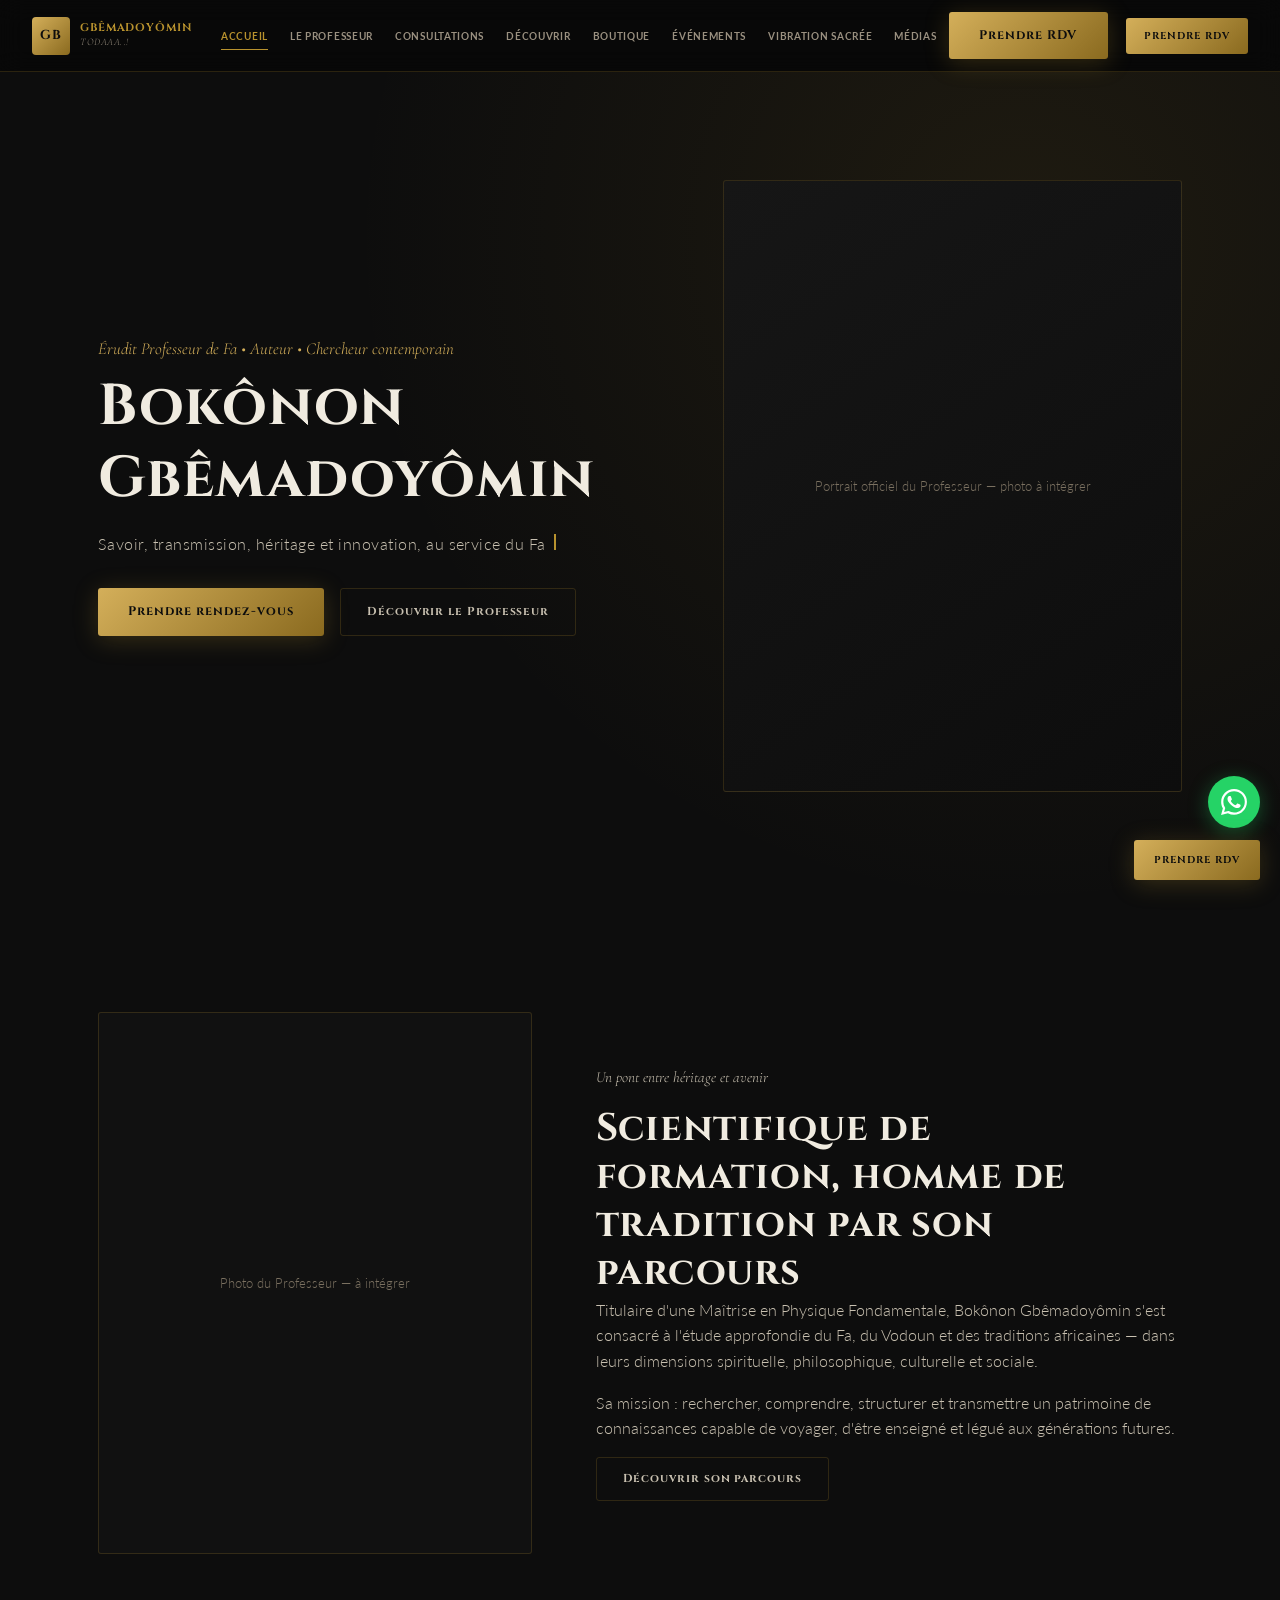
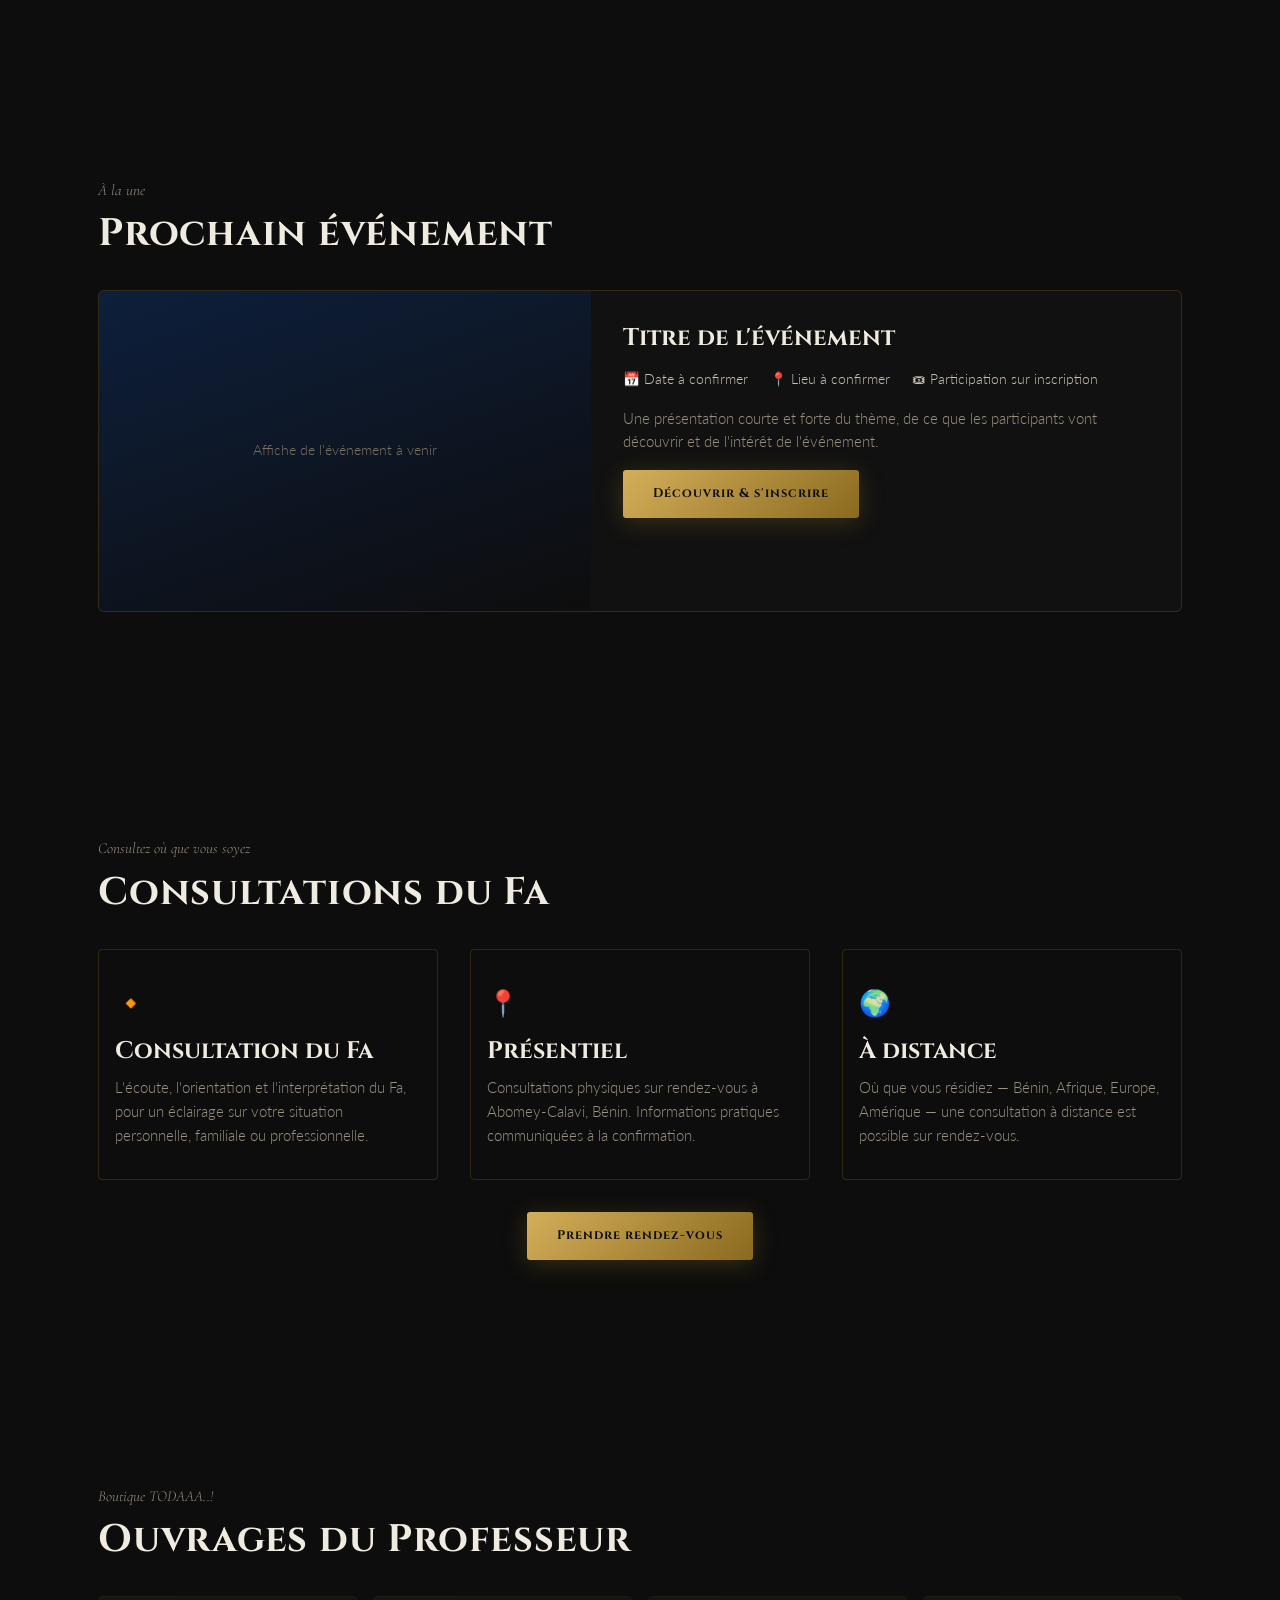
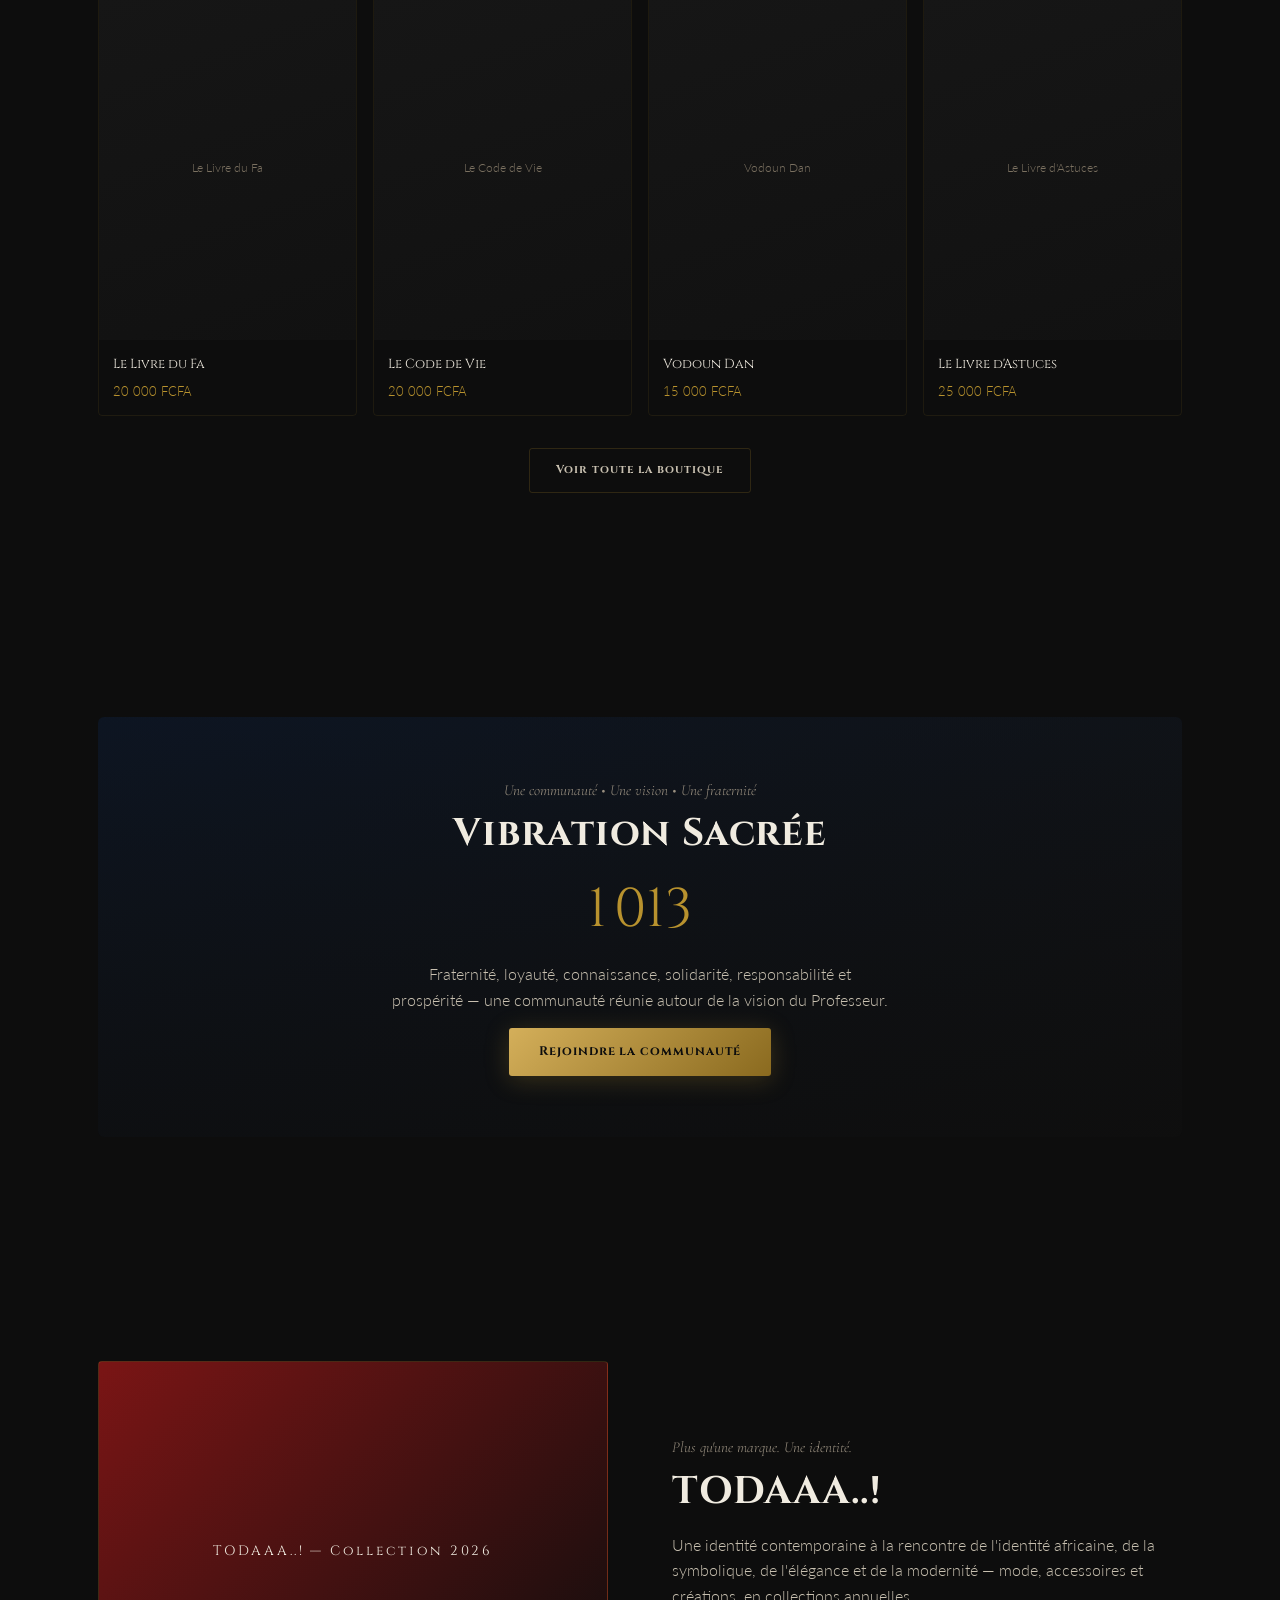
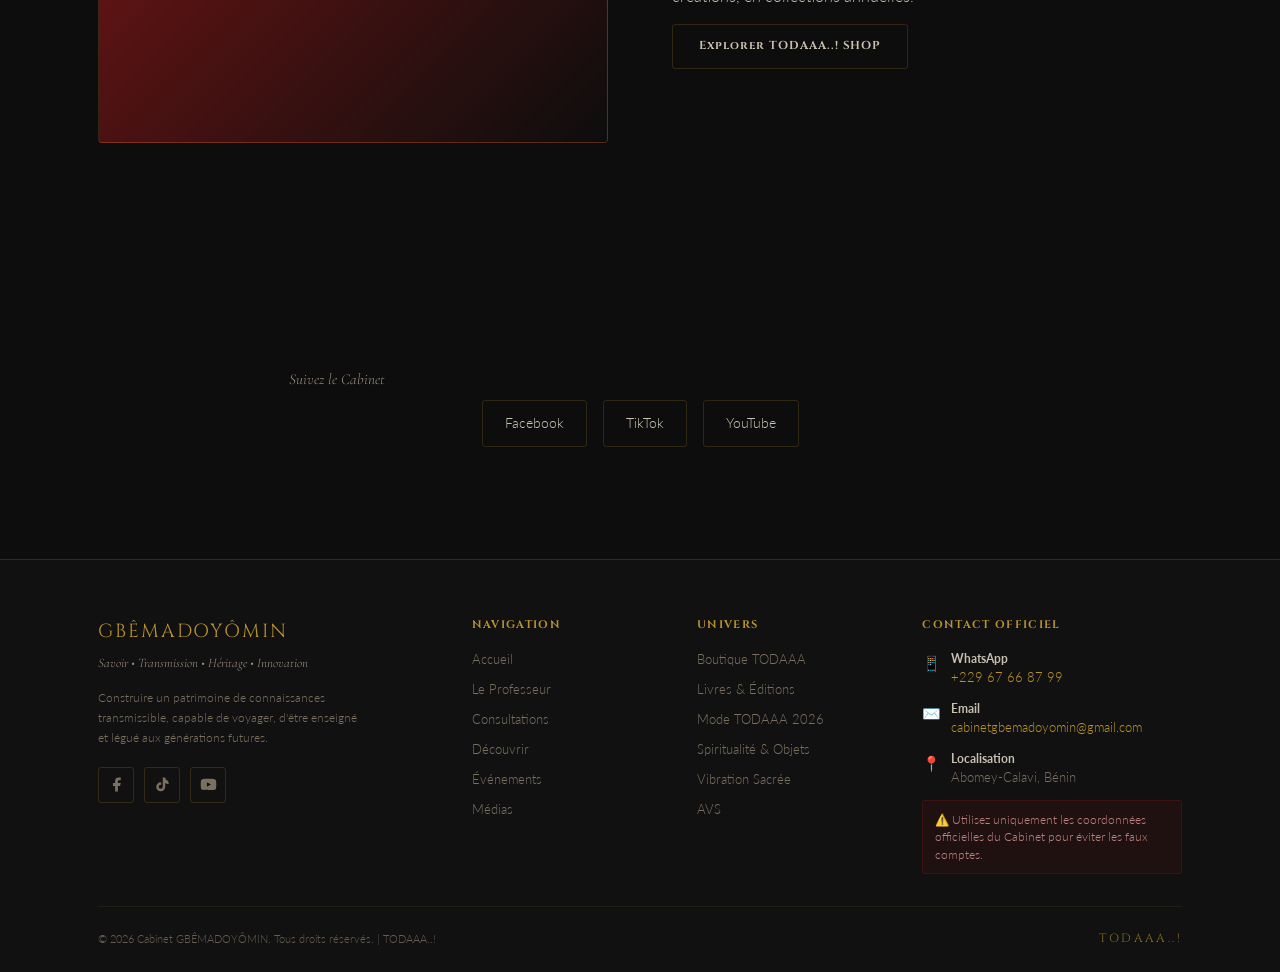
==== index.html @ 1e936d18 "Add files via upload" ====
<!DOCTYPE html>
<html lang="fr">
<head>
<meta charset="UTF-8">
<meta name="viewport" content="width=device-width, initial-scale=1.0">
<title>Cabinet Gbêmadoyômin — Bokônon Gbêmadoyômin | Fa, Vodoun & Traditions</title>
<meta name="description" content="Cabinet Gbêmadoyômin — consultations du Fa, enseignements, ouvrages, boutique TODAAA..! et communauté Vibration Sacrée, avec le Professeur Gbêmadoyômin.">

<link rel="stylesheet" href="global.css">
<link rel="stylesheet" href="nav.css">
<link rel="stylesheet" href="footer.css">
<link rel="stylesheet" href="animations.css">
<link rel="stylesheet" href="accueil.css">
</head>
<body data-page="accueil">

<div class="loader" aria-hidden="true">
  <span class="loader-marque">TODAAA..!</span>
</div>

<div id="nav-placeholder"></div>

<!-- HERO -->
<header class="hero">
  <div class="conteneur hero-grille">
    <div class="hero-contenu">
      <p class="hero-eyebrow">Érudit Professeur de Fa • Auteur • Chercheur contemporain</p>
      <h1 class="hero-titre">Bokônon Gbêmadoyômin</h1>
      <p class="hero-soustitre" data-typewriter data-vitesse="35">Savoir, transmission, héritage et innovation, au service du Fa et des traditions africaines.</p>
      <div class="hero-actions">
        <a class="btn-or" href="https://wa.me/22967668799?text=Bonjour%2C%20je%20souhaite%20prendre%20rendez-vous.">Prendre rendez-vous</a>
        <a class="btn-contour" href="le-professeur.html">Découvrir le Professeur</a>
      </div>
    </div>
    <div class="hero-portrait">Portrait officiel du Professeur — photo à intégrer</div>
  </div>
</header>

<!-- PRÉSENTATION RAPIDE -->
<section class="presentation">
  <div class="conteneur presentation-grille">
    <div class="presentation-photo reveal">Photo du Professeur — à intégrer</div>
    <div class="presentation-texte reveal">
      <p class="eyebrow">Un pont entre héritage et avenir</p>
      <h2>Scientifique de formation, homme de tradition par son parcours</h2>
      <p>Titulaire d'une Maîtrise en Physique Fondamentale, Bokônon Gbêmadoyômin s'est consacré à l'étude approfondie du Fa, du Vodoun et des traditions africaines — dans leurs dimensions spirituelle, philosophique, culturelle et sociale.</p>
      <p>Sa mission : rechercher, comprendre, structurer et transmettre un patrimoine de connaissances capable de voyager, d'être enseigné et légué aux générations futures.</p>
      <a class="btn-contour" href="le-professeur.html">Découvrir son parcours</a>
    </div>
  </div>
</section>

<!-- PROCHAIN ÉVÉNEMENT -->
<section class="prochain-evenement">
  <div class="conteneur">
    <p class="eyebrow reveal">À la une</p>
    <h2 class="reveal" style="margin-bottom: var(--espace-md);">Prochain événement</h2>
    <div class="evenement-bloc reveal">
      <div class="evenement-affiche">Affiche de l'événement à venir</div>
      <div class="evenement-details">
        <h3>Titre de l'événement</h3>
        <div class="evenement-meta">
          <span>📅 Date à confirmer</span>
          <span>📍 Lieu à confirmer</span>
          <span>🎟 Participation sur inscription</span>
        </div>
        <p style="color: var(--text-muted); font-size: 0.92rem; margin-bottom: var(--espace-sm);">Une présentation courte et forte du thème, de ce que les participants vont découvrir et de l'intérêt de l'événement.</p>
        <a class="btn-or" href="evenements.html">Découvrir & s'inscrire</a>
      </div>
    </div>
  </div>
</section>

<!-- CONSULTATIONS -->
<section class="consultations-apercu">
  <div class="conteneur">
    <p class="eyebrow reveal">Consultez où que vous soyez</p>
    <h2 class="reveal" style="margin-bottom: var(--espace-md);">Consultations du Fa</h2>
    <div class="cartes-3">
      <div class="carte-consultation reveal">
        <span class="glyphe">🔸</span>
        <h3>Consultation du Fa</h3>
        <p>L'écoute, l'orientation et l'interprétation du Fa, pour un éclairage sur votre situation personnelle, familiale ou professionnelle.</p>
      </div>
      <div class="carte-consultation reveal">
        <span class="glyphe">📍</span>
        <h3>Présentiel</h3>
        <p>Consultations physiques sur rendez-vous à Abomey-Calavi, Bénin. Informations pratiques communiquées à la confirmation.</p>
      </div>
      <div class="carte-consultation reveal">
        <span class="glyphe">🌍</span>
        <h3>À distance</h3>
        <p>Où que vous résidiez — Bénin, Afrique, Europe, Amérique — une consultation à distance est possible sur rendez-vous.</p>
      </div>
    </div>
    <div style="text-align:center; margin-top: var(--espace-md);">
      <a class="btn-or" href="consultations.html">Prendre rendez-vous</a>
    </div>
  </div>
</section>

<!-- BOUTIQUE APERÇU -->
<section class="boutique-apercu">
  <div class="conteneur">
    <p class="eyebrow reveal">Boutique TODAAA..!</p>
    <h2 class="reveal" style="margin-bottom: var(--espace-md);">Ouvrages du Professeur</h2>
    <div class="livres-grille">
      <div class="livre-carte reveal">
        <div class="livre-couverture">Le Livre du Fa</div>
        <div class="livre-infos"><div class="livre-titre">Le Livre du Fa</div><div class="livre-prix">20 000 FCFA</div></div>
      </div>
      <div class="livre-carte reveal">
        <div class="livre-couverture">Le Code de Vie</div>
        <div class="livre-infos"><div class="livre-titre">Le Code de Vie</div><div class="livre-prix">20 000 FCFA</div></div>
      </div>
      <div class="livre-carte reveal">
        <div class="livre-couverture">Vodoun Dan</div>
        <div class="livre-infos"><div class="livre-titre">Vodoun Dan</div><div class="livre-prix">15 000 FCFA</div></div>
      </div>
      <div class="livre-carte reveal">
        <div class="livre-couverture">Le Livre d'Astuces</div>
        <div class="livre-infos"><div class="livre-titre">Le Livre d'Astuces</div><div class="livre-prix">25 000 FCFA</div></div>
      </div>
    </div>
    <div style="text-align:center; margin-top: var(--espace-md);">
      <a class="btn-contour" href="boutique.html">Voir toute la boutique</a>
    </div>
  </div>
</section>

<!-- VIBRATION SACRÉE TEASER -->
<section class="vibration-apercu">
  <div class="conteneur">
    <div class="vibration-teaser parallax reveal" data-vitesse-parallax="0.15">
      <div class="vibration-teaser-contenu">
        <p class="eyebrow">Une communauté • Une vision • Une fraternité</p>
        <h2>Vibration Sacrée</h2>
        <span class="compteur-membres" data-compteur="2000" data-suffixe="+">0</span>
        <p style="color: var(--blanc-doux); margin-inline:auto;">Fraternité, loyauté, connaissance, solidarité, responsabilité et prospérité — une communauté réunie autour de la vision du Professeur.</p>
        <div style="margin-top: var(--espace-sm);">
          <a class="btn-or" href="vibration-sacree.html">Rejoindre la communauté</a>
        </div>
      </div>
    </div>
  </div>
</section>

<!-- TODAAA IDENTITÉ -->
<section class="todaaa-identite">
  <div class="conteneur todaaa-bloc">
    <div class="todaaa-bloc-visuel reveal">TODAAA..! — Collection 2026</div>
    <div class="reveal">
      <p class="eyebrow">Plus qu'une marque. Une identité.</p>
      <h2>TODAAA..!</h2>
      <p style="color: var(--blanc-doux); margin-block: var(--espace-sm);">Une identité contemporaine à la rencontre de l'identité africaine, de la symbolique, de l'élégance et de la modernité — mode, accessoires et créations, en collections annuelles.</p>
      <a class="btn-contour" href="boutique.html">Explorer TODAAA..! SHOP</a>
    </div>
  </div>
</section>

<!-- RÉSEAUX SOCIAUX -->
<section class="reseaux">
  <div class="conteneur">
    <p class="eyebrow reveal" style="text-align:center;">Suivez le Cabinet</p>
    <div class="reseaux-ligne reveal">
      <a class="reseau-lien" href="#" target="_blank" rel="noopener">Facebook</a>
      <a class="reseau-lien" href="#" target="_blank" rel="noopener">TikTok</a>
      <a class="reseau-lien" href="#" target="_blank" rel="noopener">YouTube</a>
    </div>
  </div>
</section>

<div id="footer-placeholder"></div>

<script src="components.js"></script>
<script src="animations.js"></script>
</body>
</html>
---- global.css ----
@import url('variables.css');

*, *::before, *::after { box-sizing: border-box; margin: 0; padding: 0; }

html { scroll-behavior: smooth; }

@media (prefers-reduced-motion: reduce) {
  html { scroll-behavior: auto; }
  *, *::before, *::after {
    animation-duration: 0.01ms !important;
    animation-iteration-count: 1 !important;
    transition-duration: 0.01ms !important;
    scroll-behavior: auto !important;
  }
}

body {
  background: var(--noir);
  color: var(--text-principal);
  font-family: var(--font-corps);
  font-weight: 300;
  line-height: 1.6;
  -webkit-font-smoothing: antialiased;
  overflow-x: hidden;
}

img { max-width: 100%; display: block; }

a { color: inherit; text-decoration: none; }

ul, ol { list-style: none; }

button {
  font: inherit;
  color: inherit;
  background: none;
  border: none;
  cursor: pointer;
}

h1, h2, h3, h4 {
  font-family: var(--font-titres);
  font-weight: 700;
  color: var(--blanc);
  line-height: 1.25;
}

h1 { font-size: clamp(2.2rem, 5vw, 3.6rem); letter-spacing: 0.02em; }
h2 { font-size: clamp(1.7rem, 3.4vw, 2.4rem); letter-spacing: 0.02em; }
h3 { font-size: clamp(1.2rem, 2vw, 1.5rem); }

.accent {
  font-family: var(--font-accent);
  font-style: italic;
  color: var(--or-clair);
}

p { max-width: var(--largeur-texte); }

/* Focus clavier visible partout */
:focus-visible {
  outline: 2px solid var(--or);
  outline-offset: 3px;
}

/* Conteneur central */
.conteneur {
  width: 100%;
  max-width: var(--largeur-max);
  margin-inline: auto;
  padding-inline: clamp(20px, 5vw, 48px);
}

section { padding-block: var(--espace-xl); }

/* Bouton doré — action prioritaire */
.btn-or {
  display: inline-flex;
  align-items: center;
  gap: 8px;
  background: linear-gradient(135deg, var(--or-clair), var(--or-fonce));
  color: var(--noir);
  font-family: var(--font-titres);
  font-size: 0.78rem;
  font-weight: 700;
  letter-spacing: 0.08em;
  padding: 14px 30px;
  border-radius: var(--rayon);
  box-shadow: var(--lueur-or);
  transition: transform var(--vitesse), box-shadow var(--vitesse);
}
.btn-or:hover { transform: translateY(-2px); box-shadow: 0 8px 30px rgba(184,146,46,.4); }

/* Bouton contour discret */
.btn-contour {
  display: inline-flex;
  align-items: center;
  gap: 8px;
  border: 1px solid var(--border);
  color: var(--blanc-doux);
  font-family: var(--font-titres);
  font-size: 0.72rem;
  font-weight: 700;
  letter-spacing: 0.08em;
  padding: 12px 26px;
  border-radius: var(--rayon);
  transition: border-color var(--vitesse), color var(--vitesse);
}
.btn-contour:hover { border-color: var(--or); color: var(--or-clair); }

.eyebrow {
  font-family: var(--font-accent);
  font-style: italic;
  font-size: 0.95rem;
  color: var(--text-muted);
  margin-bottom: var(--espace-xs);
}

.filet {
  height: 1px;
  background: linear-gradient(to right, transparent, var(--border), transparent);
}

.visually-hidden {
  position: absolute; width: 1px; height: 1px;
  overflow: hidden; clip: rect(0 0 0 0); white-space: nowrap;
}

@media (max-width: 640px) {
  section { padding-block: var(--espace-lg); }
}
---- nav.css ----
.nav {
  position: sticky;
  top: 0;
  z-index: 100;
  background: rgba(8, 8, 8, 0.92);
  backdrop-filter: blur(12px);
  border-bottom: 1px solid var(--border);
  padding-inline: clamp(20px, 4vw, 32px);
  height: 72px;
  display: flex;
  align-items: center;
  justify-content: space-between;
  gap: 16px;
}

.nav-logo { display: flex; align-items: center; gap: 10px; }
.nav-logo-cercle {
  width: 38px; height: 38px;
  background: linear-gradient(135deg, var(--or-clair), var(--or-fonce));
  border-radius: 4px;
  display: flex; align-items: center; justify-content: center;
}
.nav-logo-cercle span {
  font-family: var(--font-titres);
  font-size: 13px; font-weight: 700;
  color: var(--noir); letter-spacing: 0.05em;
}
.nav-logo-texte { display: flex; flex-direction: column; }
.nav-logo-principal {
  font-family: var(--font-titres);
  font-size: 11px; font-weight: 700;
  color: var(--or); letter-spacing: 0.08em; line-height: 1.2;
}
.nav-logo-sous {
  font-family: var(--font-accent);
  font-style: italic; font-size: 10px;
  color: var(--text-muted); letter-spacing: 0.05em;
}

.nav-liens {
  display: flex;
  align-items: center;
  gap: 2px;
}
.nav-lien {
  font-size: 10px;
  font-weight: 700;
  letter-spacing: 0.07em;
  text-transform: uppercase;
  color: var(--text-muted);
  padding: 6px 10px;
  border-radius: 3px;
  white-space: nowrap;
  position: relative;
  transition: color var(--vitesse);
}
.nav-lien:hover, .nav-lien.actif { color: var(--or); }
.nav-lien.actif::after {
  content: '';
  position: absolute; bottom: 0; left: 10px; right: 10px;
  height: 1px; background: var(--or);
}

.nav-rdv {
  background: linear-gradient(135deg, var(--or-clair), var(--or-fonce));
  color: var(--noir);
  font-family: var(--font-titres);
  font-size: 10px; font-weight: 700;
  letter-spacing: 0.1em; text-transform: uppercase;
  padding: 10px 18px; border-radius: 3px;
  white-space: nowrap;
  transition: transform var(--vitesse);
}
.nav-rdv:hover { transform: translateY(-1px); }

.nav-burger {
  display: none;
  flex-direction: column;
  gap: 5px;
  width: 26px;
}
.nav-burger span {
  height: 2px; background: var(--or); border-radius: 1px;
  transition: transform var(--vitesse), opacity var(--vitesse);
}
.nav-burger.ouvert span:nth-child(1) { transform: translateY(7px) rotate(45deg); }
.nav-burger.ouvert span:nth-child(2) { opacity: 0; }
.nav-burger.ouvert span:nth-child(3) { transform: translateY(-7px) rotate(-45deg); }

@media (max-width: 980px) {
  .nav-liens {
    position: fixed;
    top: 72px; left: 0; right: 0;
    flex-direction: column;
    align-items: stretch;
    gap: 0;
    background: var(--noir-2);
    border-bottom: 1px solid var(--border);
    max-height: 0;
    overflow: hidden;
    transition: max-height var(--vitesse);
  }
  .nav-liens.ouvert { max-height: 480px; }
  .nav-lien {
    padding: 16px 24px;
    text-align: center;
    border-bottom: 1px solid var(--border-discret);
  }
  .nav-lien.actif::after { display: none; }
  .nav-rdv { display: none; }
  .nav-liens .nav-rdv-mobile {
    display: inline-flex; justify-content: center;
    margin: 16px 24px;
  }
  .nav-burger { display: flex; }
}
---- footer.css ----
/* Boutons flottants permanents */
.flottants {
  position: fixed;
  right: 20px; bottom: 20px;
  z-index: 90;
  display: flex;
  flex-direction: column;
  align-items: flex-end;
  gap: 12px;
}
.flottant-wa {
  width: 52px; height: 52px;
  background: #25D366;
  border-radius: 50%;
  display: flex; align-items: center; justify-content: center;
  box-shadow: 0 4px 20px rgba(37, 211, 102, .35);
}
.flottant-wa svg { width: 26px; height: 26px; fill: white; }
.flottant-rdv {
  background: linear-gradient(135deg, var(--or-clair), var(--or-fonce));
  color: var(--noir);
  font-family: var(--font-titres);
  font-size: 10px; font-weight: 700;
  letter-spacing: 0.1em; text-transform: uppercase;
  padding: 12px 20px; border-radius: 3px;
  box-shadow: var(--lueur-or);
}

.footer {
  background: var(--noir-2);
  border-top: 1px solid var(--border);
  padding: 56px 0 24px;
}
.footer-grille {
  display: grid;
  grid-template-columns: 1.8fr 1fr 1fr 1.4fr;
  gap: 40px;
  padding-bottom: 32px;
  border-bottom: 1px solid var(--border-discret);
}
.f-logo {
  font-family: var(--font-titres);
  font-size: 19px; color: var(--or); letter-spacing: 0.1em;
  margin-bottom: 6px;
}
.f-slogan {
  font-family: var(--font-accent);
  font-style: italic; font-size: 13px;
  color: var(--text-muted); margin-bottom: 14px;
}
.f-desc {
  font-size: 12px; color: var(--text-discret);
  line-height: 1.7; max-width: 260px; margin-bottom: 18px;
}
.f-socials { display: flex; gap: 10px; }
.f-social {
  width: 36px; height: 36px;
  border: 1px solid var(--border);
  border-radius: 3px;
  display: flex; align-items: center; justify-content: center;
  color: var(--text-discret);
  transition: color var(--vitesse), border-color var(--vitesse);
}
.f-social:hover { color: var(--or); border-color: var(--or); }
.f-social svg { width: 17px; height: 17px; fill: currentColor; }

.f-col-titre {
  font-family: var(--font-titres);
  font-size: 11px; font-weight: 700;
  color: var(--or); letter-spacing: 0.12em; text-transform: uppercase;
  margin-bottom: 16px;
}
.f-liens { display: flex; flex-direction: column; gap: 10px; }
.f-lien { font-size: 12.5px; color: var(--text-discret); transition: color var(--vitesse); }
.f-lien:hover { color: var(--blanc-doux); }

.f-contact-item { display: flex; align-items: flex-start; gap: 10px; margin-bottom: 12px; }
.f-contact-icon { color: var(--or); font-size: 15px; margin-top: 1px; }
.f-contact-texte { font-size: 12.5px; color: var(--text-discret); line-height: 1.5; }
.f-contact-texte strong { color: var(--blanc-doux); font-weight: 700; display: block; font-size: 11.5px; margin-bottom: 2px; }
.f-contact-texte a { color: var(--or); }

.f-alerte {
  background: rgba(122, 21, 21, 0.15);
  border: 1px solid rgba(122, 21, 21, 0.3);
  border-radius: 3px;
  padding: 10px 12px;
  font-size: 11.5px; color: #c08080;
  line-height: 1.5; margin-top: 10px;
}

.footer-bas {
  padding-top: 22px;
  display: flex; align-items: center; justify-content: space-between;
  flex-wrap: wrap; gap: 12px;
}
.f-copy { font-size: 11px; color: var(--text-discret); opacity: 0.8; }
.f-todaaa { font-family: var(--font-titres); font-size: 12px; color: var(--or); letter-spacing: 0.2em; opacity: 0.7; }

@media (max-width: 900px) {
  .footer-grille { grid-template-columns: 1fr 1fr; }
}
@media (max-width: 560px) {
  .footer-grille { grid-template-columns: 1fr; gap: 32px; }
  .footer-bas { flex-direction: column; align-items: flex-start; }
}
---- animations.css ----
/* Révélation au scroll */
.reveal {
  opacity: 0;
  transform: translateY(24px);
  transition: opacity 0.8s ease, transform 0.8s ease;
}
.reveal.est-visible {
  opacity: 1;
  transform: translateY(0);
}

/* Parallax léger (positionné en JS via --parallax-y) */
.parallax {
  will-change: transform;
  transform: translateY(var(--parallax-y, 0));
}

/* Curseur typewriter */
.typewriter::after {
  content: '';
  display: inline-block;
  width: 2px;
  height: 1em;
  background: var(--or);
  margin-left: 4px;
  animation: clignoter 0.9s steps(1) infinite;
}
@keyframes clignoter {
  50% { opacity: 0; }
}

/* Pulsation boutons flottants */
.pulse-doux {
  animation: pulse-doux 2.6s ease-in-out infinite;
}
@keyframes pulse-doux {
  0%, 100% { box-shadow: 0 0 0 0 rgba(184,146,46,.35); }
  50% { box-shadow: 0 0 0 10px rgba(184,146,46,0); }
}

/* Chargement / loader initial */
.loader {
  position: fixed; inset: 0; z-index: 999;
  background: var(--noir);
  display: flex; align-items: center; justify-content: center;
  transition: opacity 0.6s ease, visibility 0.6s ease;
}
.loader.cache { opacity: 0; visibility: hidden; pointer-events: none; }
.loader-marque {
  font-family: var(--font-titres);
  color: var(--or);
  letter-spacing: 0.3em;
  font-size: 0.9rem;
  animation: respirer 1.6s ease-in-out infinite;
}
@keyframes respirer {
  0%, 100% { opacity: 0.4; }
  50% { opacity: 1; }
}

/* Panneau chatbot */
.chatbot-panneau {
  transform: translateY(16px);
  opacity: 0;
  pointer-events: none;
  transition: transform var(--vitesse), opacity var(--vitesse);
}
.chatbot-panneau.ouvert {
  transform: translateY(0);
  opacity: 1;
  pointer-events: auto;
}

@media (prefers-reduced-motion: reduce) {
  .reveal { opacity: 1; transform: none; transition: none; }
  .parallax { transform: none !important; }
  .typewriter::after, .pulse-doux, .loader-marque { animation: none; }
}
---- accueil.css ----
/* HERO */
.hero {
  position: relative;
  min-height: 92vh;
  display: flex;
  align-items: center;
  padding-block: var(--espace-lg);
  overflow: hidden;
  background:
    radial-gradient(circle at 80% 20%, rgba(184,146,46,.10), transparent 55%),
    var(--noir);
}
.hero-fond-symbole {
  position: absolute;
  right: -8%;
  top: 50%;
  width: 620px;
  height: 620px;
  transform: translateY(-50%);
  background: url('symbole-fa.svg') center / contain no-repeat;
  opacity: 0.06;
  pointer-events: none;
}
.hero-contenu { position: relative; max-width: 640px; }
.hero-eyebrow {
  font-family: var(--font-accent);
  font-style: italic;
  font-size: 1.05rem;
  color: var(--or-clair);
  margin-bottom: var(--espace-xs);
}
.hero-titre { margin-bottom: var(--espace-sm); }
.hero-soustitre {
  font-family: var(--font-corps);
  font-size: 1rem;
  color: var(--blanc-doux);
  letter-spacing: 0.03em;
  margin-bottom: var(--espace-md);
  min-height: 1.6em;
}
.hero-actions { display: flex; gap: 16px; flex-wrap: wrap; }
.hero-portrait {
  width: 100%;
  aspect-ratio: 3/4;
  border-radius: var(--rayon);
  border: 1px solid var(--border);
  background: linear-gradient(145deg, var(--noir-3), var(--noir));
  display: flex; align-items: center; justify-content: center;
  color: var(--text-discret);
  font-size: 0.8rem;
  text-align: center;
  padding: 20px;
}

.hero-grille {
  display: grid;
  grid-template-columns: 1.1fr 0.9fr;
  gap: var(--espace-lg);
  align-items: center;
  width: 100%;
}

@media (max-width: 900px) {
  .hero { min-height: auto; padding-top: var(--espace-xl); }
  .hero-grille { grid-template-columns: 1fr; }
  .hero-portrait { max-width: 340px; margin-inline: auto; }
}

/* PRÉSENTATION RAPIDE */
.presentation-grille {
  display: grid;
  grid-template-columns: 0.85fr 1.15fr;
  gap: var(--espace-lg);
  align-items: center;
}
.presentation-photo {
  aspect-ratio: 4/5;
  border-radius: var(--rayon);
  border: 1px solid var(--border);
  background: var(--noir-2);
  display: flex; align-items: center; justify-content: center;
  color: var(--text-discret); font-size: 0.8rem;
}
.presentation-texte p { color: var(--blanc-doux); margin-bottom: var(--espace-sm); }
@media (max-width: 860px) {
  .presentation-grille { grid-template-columns: 1fr; }
  .presentation-photo { max-width: 320px; }
}

/* PROCHAIN ÉVÉNEMENT */
.evenement-bloc {
  background: var(--noir-2);
  border: 1px solid var(--border);
  border-radius: 6px;
  overflow: hidden;
  display: grid;
  grid-template-columns: 1fr 1.2fr;
}
.evenement-affiche {
  min-height: 320px;
  background: linear-gradient(160deg, var(--bleu), var(--noir));
  display: flex; align-items: center; justify-content: center;
  color: var(--text-discret); font-size: 0.85rem; text-align: center; padding: 24px;
}
.evenement-details { padding: var(--espace-md); }
.evenement-meta {
  display: flex; flex-wrap: wrap; gap: 10px 22px;
  font-size: 0.85rem; color: var(--blanc-doux);
  margin-block: var(--espace-sm);
}
.evenement-meta span { display: flex; align-items: center; gap: 6px; }
@media (max-width: 780px) {
  .evenement-bloc { grid-template-columns: 1fr; }
}

/* CARTES CONSULTATIONS */
.cartes-3 {
  display: grid;
  grid-template-columns: repeat(3, 1fr);
  gap: var(--espace-md);
}
.carte-consultation {
  border: 1px solid var(--border);
  border-radius: 4px;
  padding: var(--espace-md) var(--espace-sm);
  transition: border-color var(--vitesse), transform var(--vitesse);
}
.carte-consultation:hover { border-color: var(--or); transform: translateY(-4px); }
.carte-consultation .glyphe { font-size: 1.6rem; margin-bottom: 14px; display: block; }
.carte-consultation h3 { margin-bottom: 10px; }
.carte-consultation p { font-size: 0.92rem; color: var(--text-muted); }
@media (max-width: 780px) {
  .cartes-3 { grid-template-columns: 1fr; }
}

/* BOUTIQUE APERÇU */
.livres-grille {
  display: grid;
  grid-template-columns: repeat(4, 1fr);
  gap: var(--espace-sm);
}
.livre-carte {
  border: 1px solid var(--border-discret);
  border-radius: 4px;
  overflow: hidden;
  transition: border-color var(--vitesse), transform var(--vitesse);
}
.livre-carte:hover { border-color: var(--or); transform: translateY(-4px); }
.livre-couverture {
  aspect-ratio: 3/4;
  background: linear-gradient(160deg, var(--noir-3), var(--noir-2));
  display: flex; align-items: center; justify-content: center;
  color: var(--text-discret); font-size: 0.72rem; text-align: center; padding: 14px;
}
.livre-infos { padding: 14px; }
.livre-titre { font-family: var(--font-titres); font-size: 0.82rem; color: var(--blanc); margin-bottom: 6px; }
.livre-prix { font-size: 0.8rem; color: var(--or); }
@media (max-width: 860px) { .livres-grille { grid-template-columns: repeat(2, 1fr); } }

/* VIBRATION SACRÉE TEASER */
.vibration-teaser {
  position: relative;
  border-radius: 6px;
  overflow: hidden;
  min-height: 420px;
  display: flex; align-items: center; justify-content: center;
  text-align: center;
  background:
    linear-gradient(180deg, rgba(13,13,13,.55), rgba(13,13,13,.85)),
    linear-gradient(150deg, var(--bleu), var(--noir-3));
}
.vibration-teaser-contenu { max-width: 560px; padding: var(--espace-md); }
.compteur-membres {
  font-family: var(--font-titres);
  font-size: clamp(2.4rem, 6vw, 3.4rem);
  color: var(--or);
  display: block;
  margin-block: 8px;
}

/* TODAAA IDENTITE */
.todaaa-bloc {
  display: grid;
  grid-template-columns: 1fr 1fr;
  gap: var(--espace-lg);
  align-items: center;
}
.todaaa-bloc-visuel {
  aspect-ratio: 4/3;
  border-radius: 4px;
  border: 1px solid var(--border);
  background: linear-gradient(135deg, var(--rouge), var(--noir));
  display: flex; align-items: center; justify-content: center;
  font-family: var(--font-titres); color: var(--blanc); letter-spacing: .2em; font-size: 0.85rem;
}
@media (max-width: 860px) { .todaaa-bloc { grid-template-columns: 1fr; } }

/* RÉSEAUX SOCIAUX */
.reseaux-ligne {
  display: flex; gap: 16px; flex-wrap: wrap; justify-content: center;
}
.reseau-lien {
  display: flex; align-items: center; gap: 10px;
  border: 1px solid var(--border);
  padding: 12px 22px; border-radius: 3px;
  font-size: 0.85rem; color: var(--blanc-doux);
  transition: border-color var(--vitesse), color var(--vitesse);
}
.reseau-lien:hover { border-color: var(--or); color: var(--or-clair); }
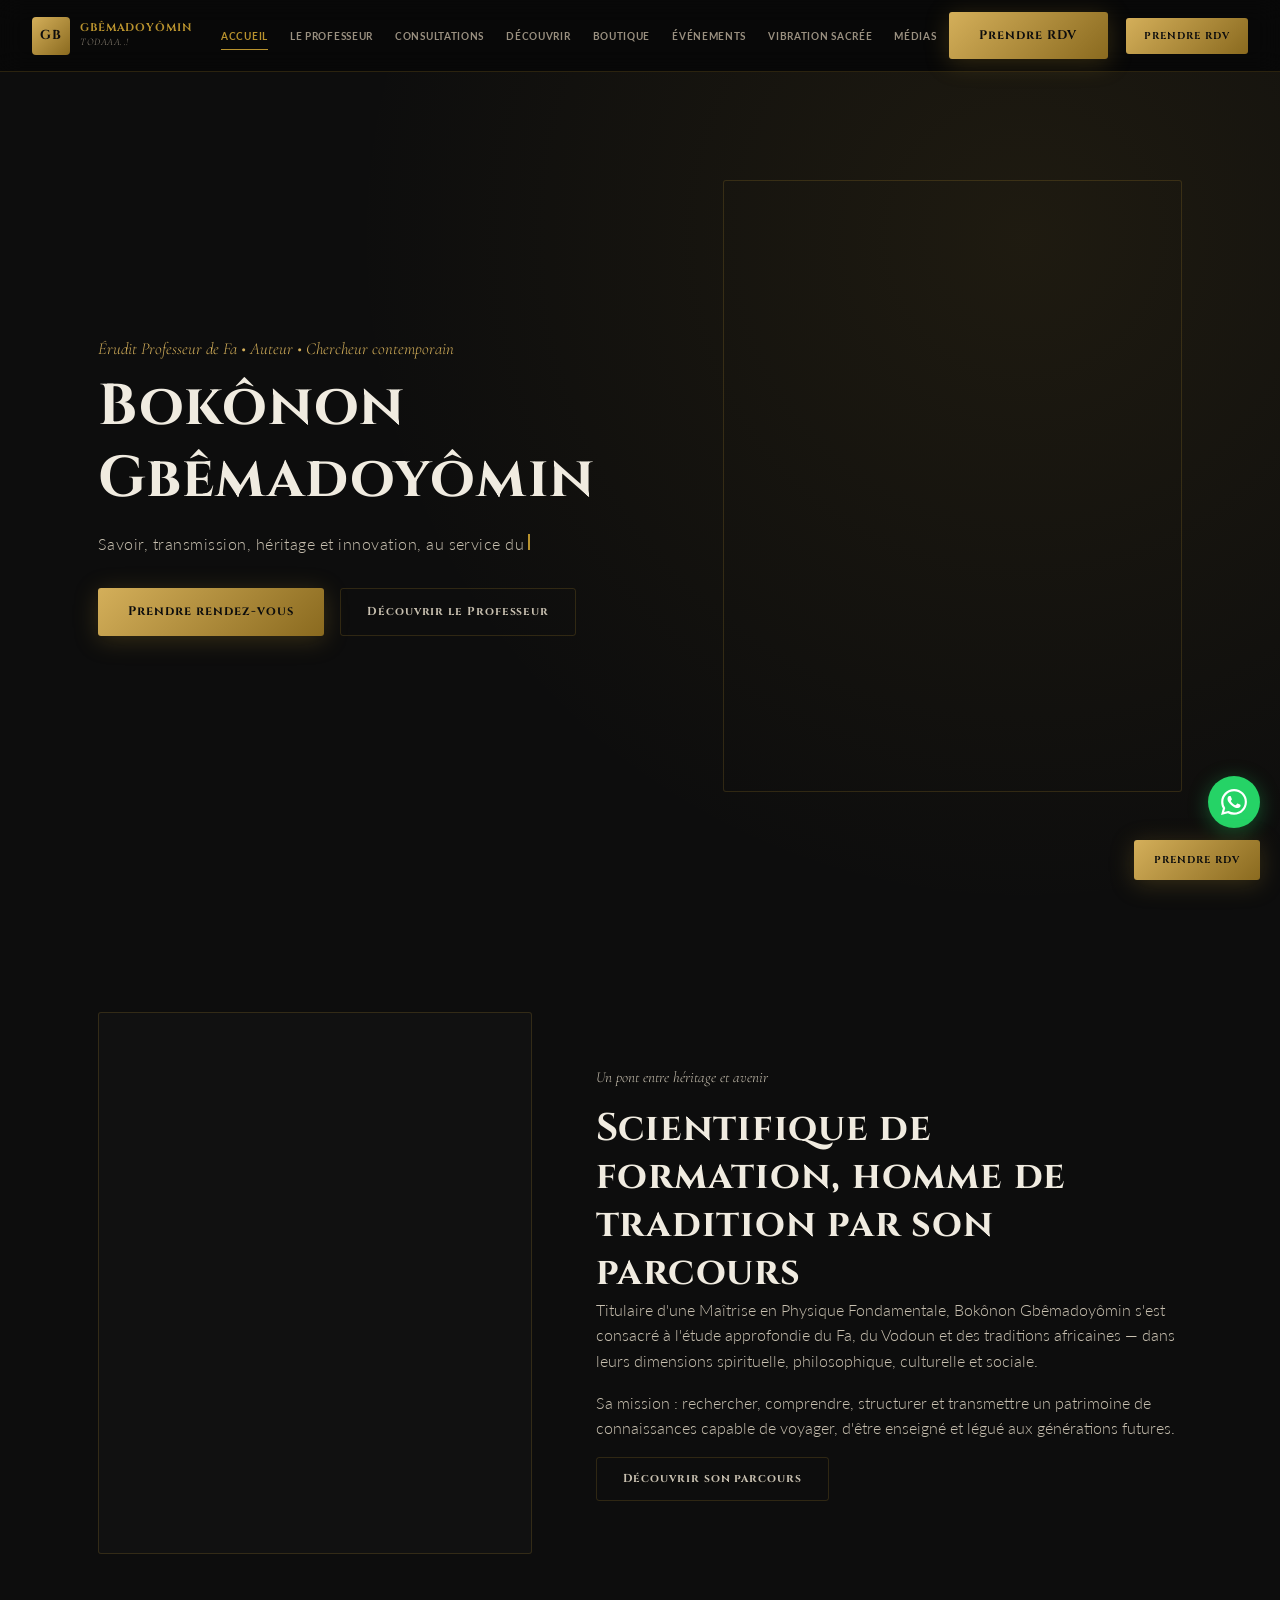
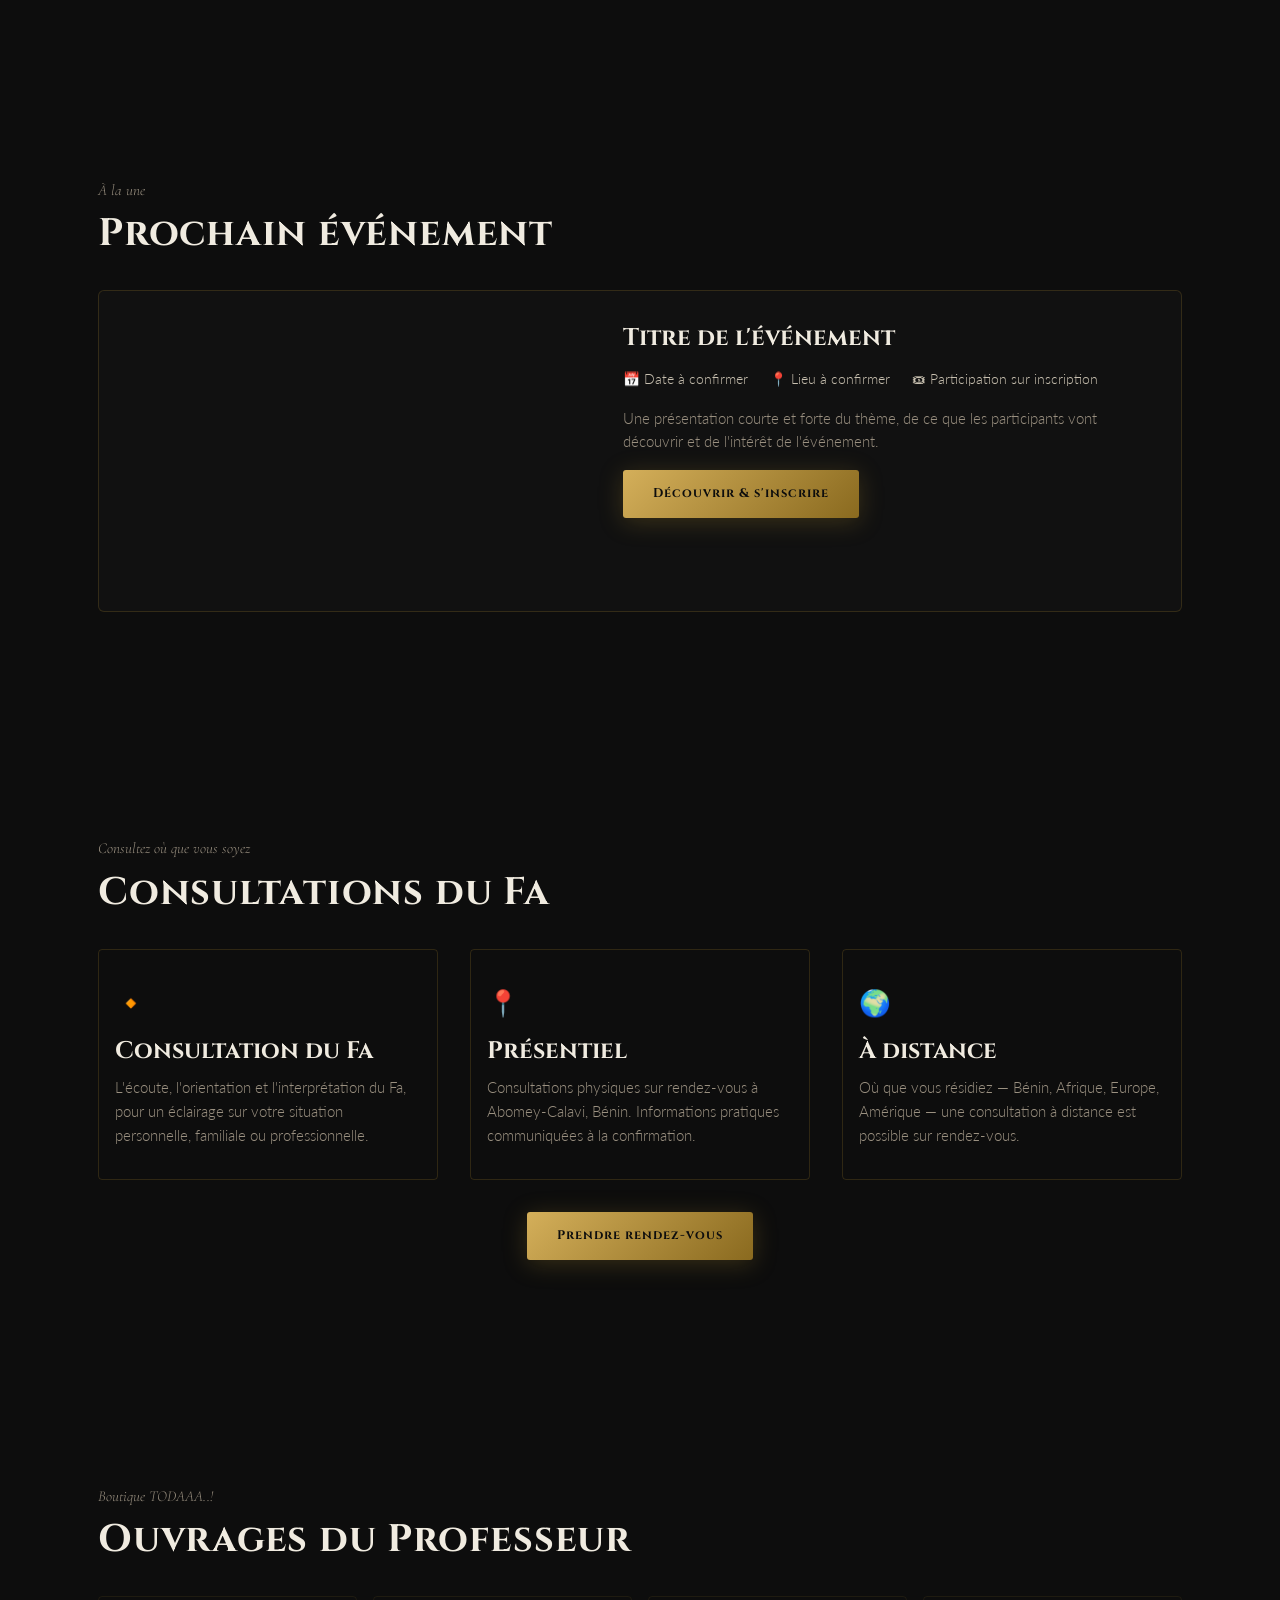
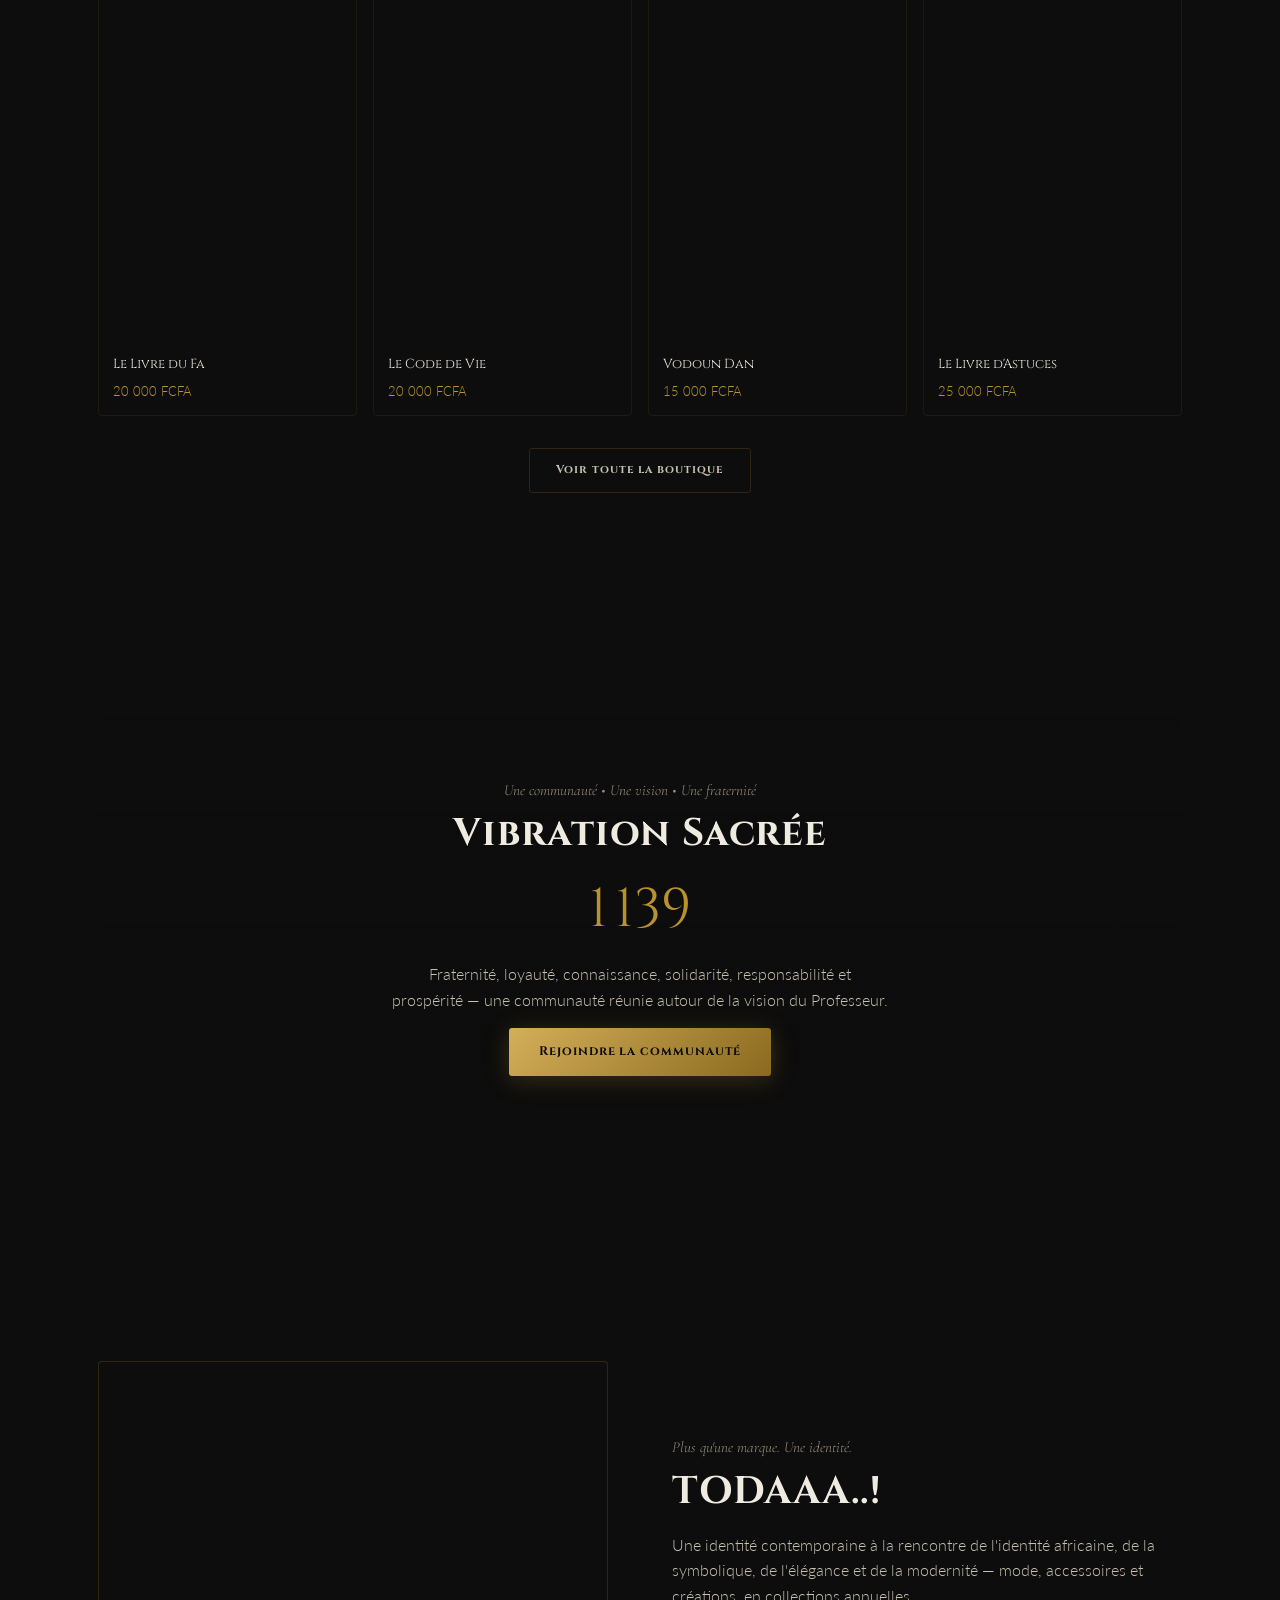
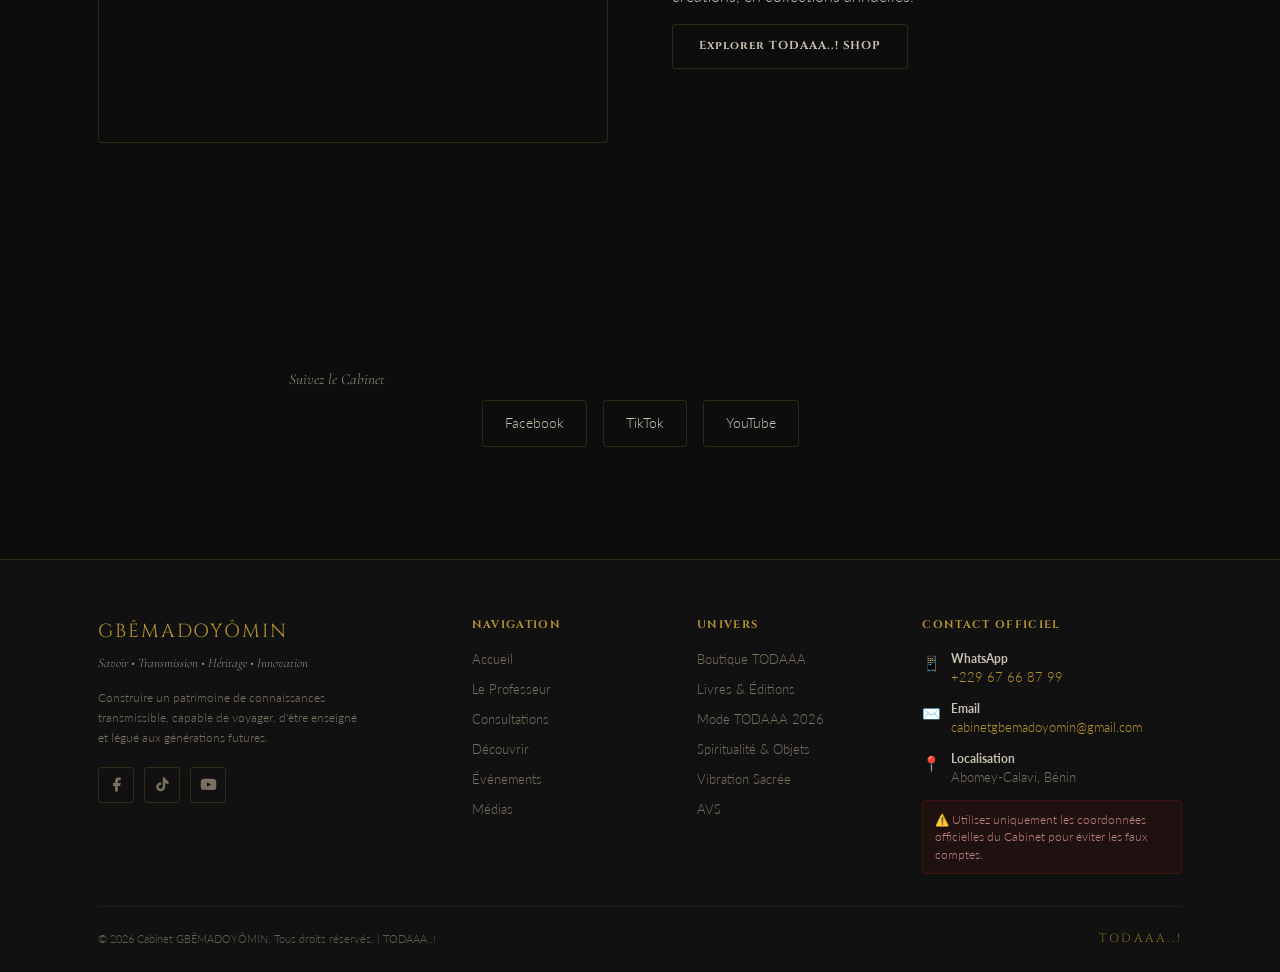
==== commit 03621f0e: "Update index.html" ====
--- a/index.html
+++ b/index.html
@@ -20,7 +20,9 @@
 
 <div id="nav-placeholder"></div>
 
-<!-- HERO -->
+<!-- ============================================================
+     HERO
+     ============================================================ -->
 <header class="hero">
   <div class="conteneur hero-grille">
     <div class="hero-contenu">
@@ -32,14 +34,20 @@
         <a class="btn-contour" href="le-professeur.html">Découvrir le Professeur</a>
       </div>
     </div>
-    <div class="hero-portrait">Portrait officiel du Professeur — photo à intégrer</div>
+    <div class="hero-portrait" style="background-image: url('hero-professeur.jpeg'); background-size: cover; background-position: center; color: transparent; text-shadow: none;">
+      <!-- Image hero-professeur.jpeg -->
+    </div>
   </div>
 </header>
 
-<!-- PRÉSENTATION RAPIDE -->
+<!-- ============================================================
+     PRÉSENTATION RAPIDE
+     ============================================================ -->
 <section class="presentation">
   <div class="conteneur presentation-grille">
-    <div class="presentation-photo reveal">Photo du Professeur — à intégrer</div>
+    <div class="presentation-photo reveal" style="background-image: url('professeur-portrait.jpeg'); background-size: cover; background-position: center; color: transparent; text-shadow: none;">
+      <!-- Image professeur-portrait.jpeg -->
+    </div>
     <div class="presentation-texte reveal">
       <p class="eyebrow">Un pont entre héritage et avenir</p>
       <h2>Scientifique de formation, homme de tradition par son parcours</h2>
@@ -50,13 +58,17 @@
   </div>
 </section>
 
-<!-- PROCHAIN ÉVÉNEMENT -->
+<!-- ============================================================
+     PROCHAIN ÉVÉNEMENT
+     ============================================================ -->
 <section class="prochain-evenement">
   <div class="conteneur">
     <p class="eyebrow reveal">À la une</p>
     <h2 class="reveal" style="margin-bottom: var(--espace-md);">Prochain événement</h2>
     <div class="evenement-bloc reveal">
-      <div class="evenement-affiche">Affiche de l'événement à venir</div>
+      <div class="evenement-affiche" style="background-image: url('affiche-evenement.jpeg'); background-size: cover; background-position: center; color: transparent; text-shadow: none;">
+        <!-- Image affiche-evenement.jpeg -->
+      </div>
       <div class="evenement-details">
         <h3>Titre de l'événement</h3>
         <div class="evenement-meta">
@@ -71,7 +83,9 @@
   </div>
 </section>
 
-<!-- CONSULTATIONS -->
+<!-- ============================================================
+     CONSULTATIONS
+     ============================================================ -->
 <section class="consultations-apercu">
   <div class="conteneur">
     <p class="eyebrow reveal">Consultez où que vous soyez</p>
@@ -99,27 +113,53 @@
   </div>
 </section>
 
-<!-- BOUTIQUE APERÇU -->
+<!-- ============================================================
+     BOUTIQUE APERÇU (4 livres)
+     ============================================================ -->
 <section class="boutique-apercu">
   <div class="conteneur">
     <p class="eyebrow reveal">Boutique TODAAA..!</p>
     <h2 class="reveal" style="margin-bottom: var(--espace-md);">Ouvrages du Professeur</h2>
     <div class="livres-grille">
-      <div class="livre-carte reveal">
-        <div class="livre-couverture">Le Livre du Fa</div>
-        <div class="livre-infos"><div class="livre-titre">Le Livre du Fa</div><div class="livre-prix">20 000 FCFA</div></div>
-      </div>
-      <div class="livre-carte reveal">
-        <div class="livre-couverture">Le Code de Vie</div>
-        <div class="livre-infos"><div class="livre-titre">Le Code de Vie</div><div class="livre-prix">20 000 FCFA</div></div>
-      </div>
-      <div class="livre-carte reveal">
-        <div class="livre-couverture">Vodoun Dan</div>
-        <div class="livre-infos"><div class="livre-titre">Vodoun Dan</div><div class="livre-prix">15 000 FCFA</div></div>
-      </div>
-      <div class="livre-carte reveal">
-        <div class="livre-couverture">Le Livre d'Astuces</div>
-        <div class="livre-infos"><div class="livre-titre">Le Livre d'Astuces</div><div class="livre-prix">25 000 FCFA</div></div>
+      <!-- Livre 1 -->
+      <div class="livre-carte reveal">
+        <div class="livre-couverture" style="background-image: url('livre-du-fa.jpeg'); background-size: cover; background-position: center; color: transparent; text-shadow: none;">
+          <!-- Image livre-du-fa.jpeg -->
+        </div>
+        <div class="livre-infos">
+          <div class="livre-titre">Le Livre du Fa</div>
+          <div class="livre-prix">20 000 FCFA</div>
+        </div>
+      </div>
+      <!-- Livre 2 -->
+      <div class="livre-carte reveal">
+        <div class="livre-couverture" style="background-image: url('code-de-vie.jpeg'); background-size: cover; background-position: center; color: transparent; text-shadow: none;">
+          <!-- Image code-de-vie.jpeg -->
+        </div>
+        <div class="livre-infos">
+          <div class="livre-titre">Le Code de Vie</div>
+          <div class="livre-prix">20 000 FCFA</div>
+        </div>
+      </div>
+      <!-- Livre 3 -->
+      <div class="livre-carte reveal">
+        <div class="livre-couverture" style="background-image: url('vodoun-dan.jpeg'); background-size: cover; background-position: center; color: transparent; text-shadow: none;">
+          <!-- Image vodoun-dan.jpeg -->
+        </div>
+        <div class="livre-infos">
+          <div class="livre-titre">Vodoun Dan</div>
+          <div class="livre-prix">15 000 FCFA</div>
+        </div>
+      </div>
+      <!-- Livre 4 -->
+      <div class="livre-carte reveal">
+        <div class="livre-couverture" style="background-image: url('livre-astuces.jpeg'); background-size: cover; background-position: center; color: transparent; text-shadow: none;">
+          <!-- Image livre-astuces.jpeg -->
+        </div>
+        <div class="livre-infos">
+          <div class="livre-titre">Le Livre d'Astuces</div>
+          <div class="livre-prix">25 000 FCFA</div>
+        </div>
       </div>
     </div>
     <div style="text-align:center; margin-top: var(--espace-md);">
@@ -128,10 +168,12 @@
   </div>
 </section>
 
-<!-- VIBRATION SACRÉE TEASER -->
+<!-- ============================================================
+     VIBRATION SACRÉE TEASER
+     ============================================================ -->
 <section class="vibration-apercu">
   <div class="conteneur">
-    <div class="vibration-teaser parallax reveal" data-vitesse-parallax="0.15">
+    <div class="vibration-teaser parallax reveal" data-vitesse-parallax="0.15" style="background-image: linear-gradient(180deg, rgba(13,13,13,.55), rgba(13,13,13,.85)), url('communaute-vs.jpeg'); background-size: cover; background-position: center;">
       <div class="vibration-teaser-contenu">
         <p class="eyebrow">Une communauté • Une vision • Une fraternité</p>
         <h2>Vibration Sacrée</h2>
@@ -145,10 +187,14 @@
   </div>
 </section>
 
-<!-- TODAAA IDENTITÉ -->
+<!-- ============================================================
+     TODAAA IDENTITÉ
+     ============================================================ -->
 <section class="todaaa-identite">
   <div class="conteneur todaaa-bloc">
-    <div class="todaaa-bloc-visuel reveal">TODAAA..! — Collection 2026</div>
+    <div class="todaaa-bloc-visuel reveal" style="background-image: url('todaaa-collection-2026.jpeg'); background-size: cover; background-position: center; color: transparent; text-shadow: none;">
+      <!-- Image todaaa-collection-2026.jpeg -->
+    </div>
     <div class="reveal">
       <p class="eyebrow">Plus qu'une marque. Une identité.</p>
       <h2>TODAAA..!</h2>
@@ -158,7 +204,9 @@
   </div>
 </section>
 
-<!-- RÉSEAUX SOCIAUX -->
+<!-- ============================================================
+     RÉSEAUX SOCIAUX
+     ============================================================ -->
 <section class="reseaux">
   <div class="conteneur">
     <p class="eyebrow reveal" style="text-align:center;">Suivez le Cabinet</p>
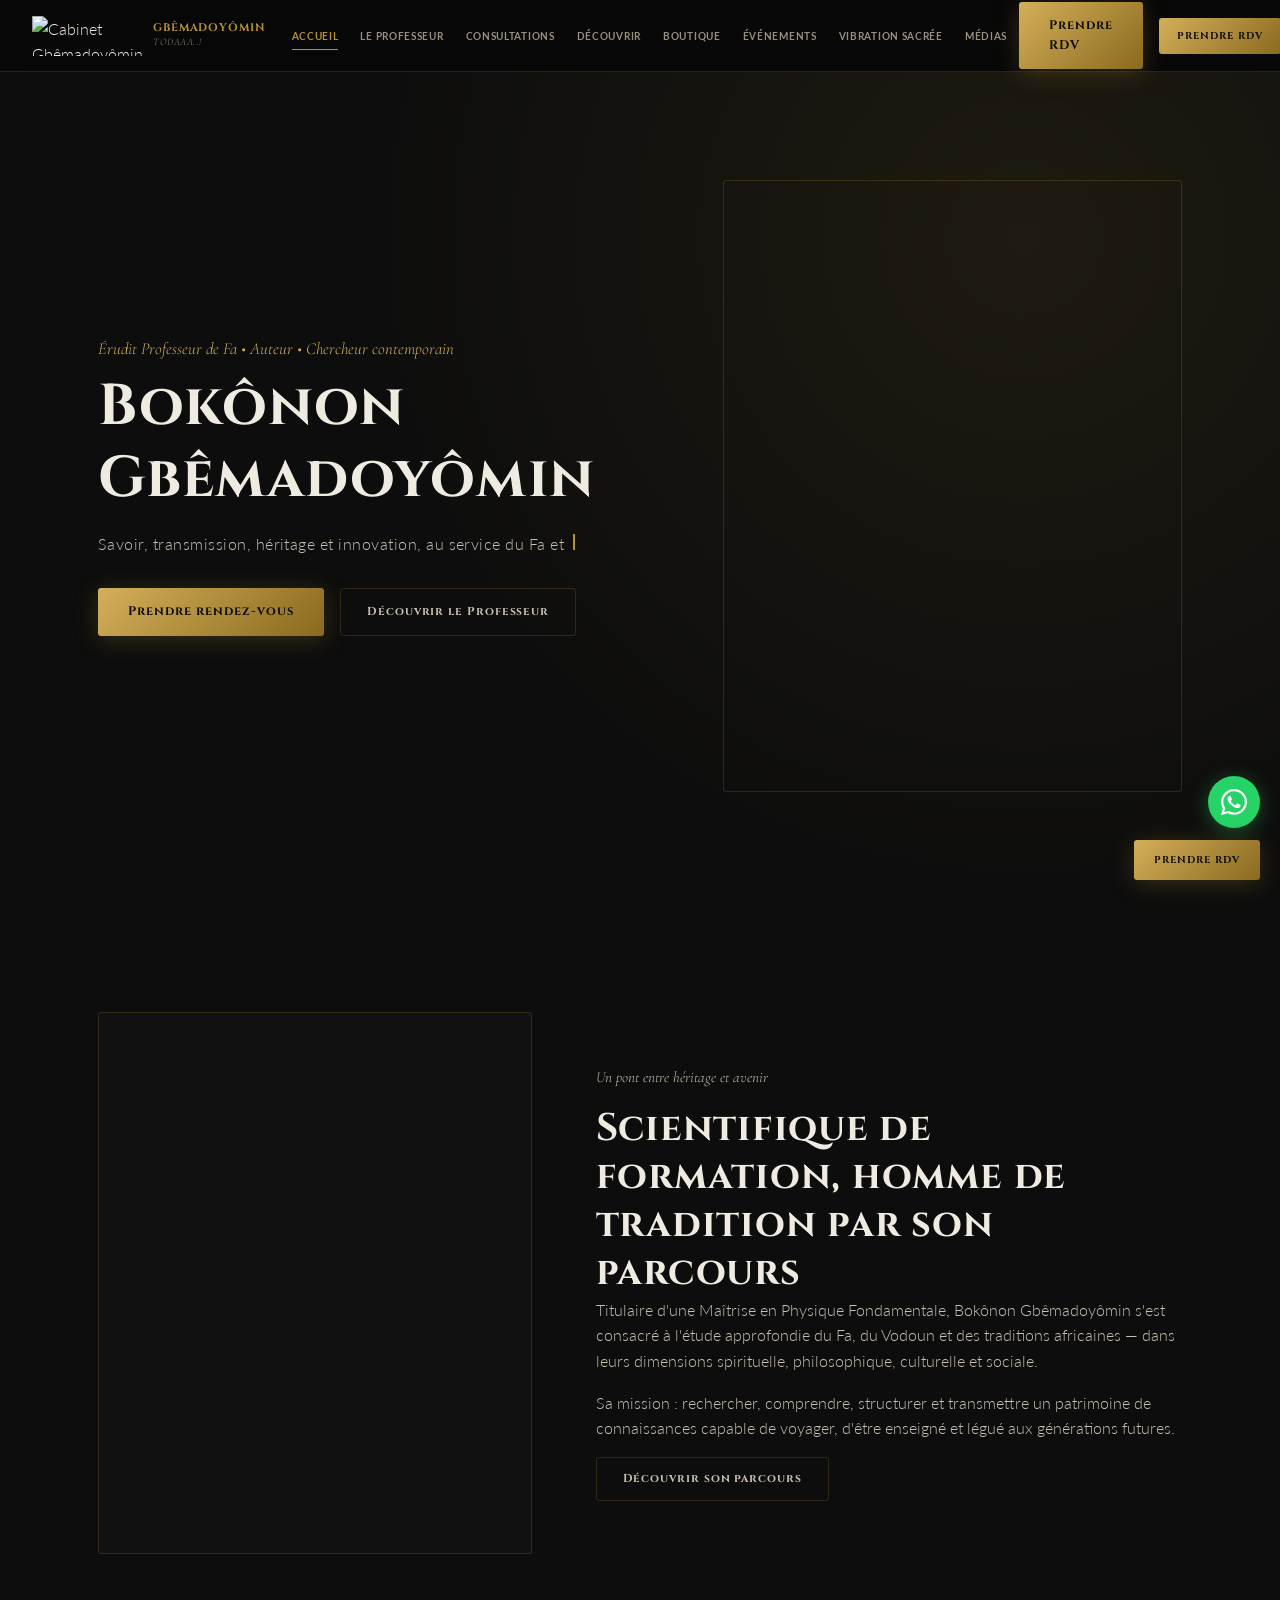
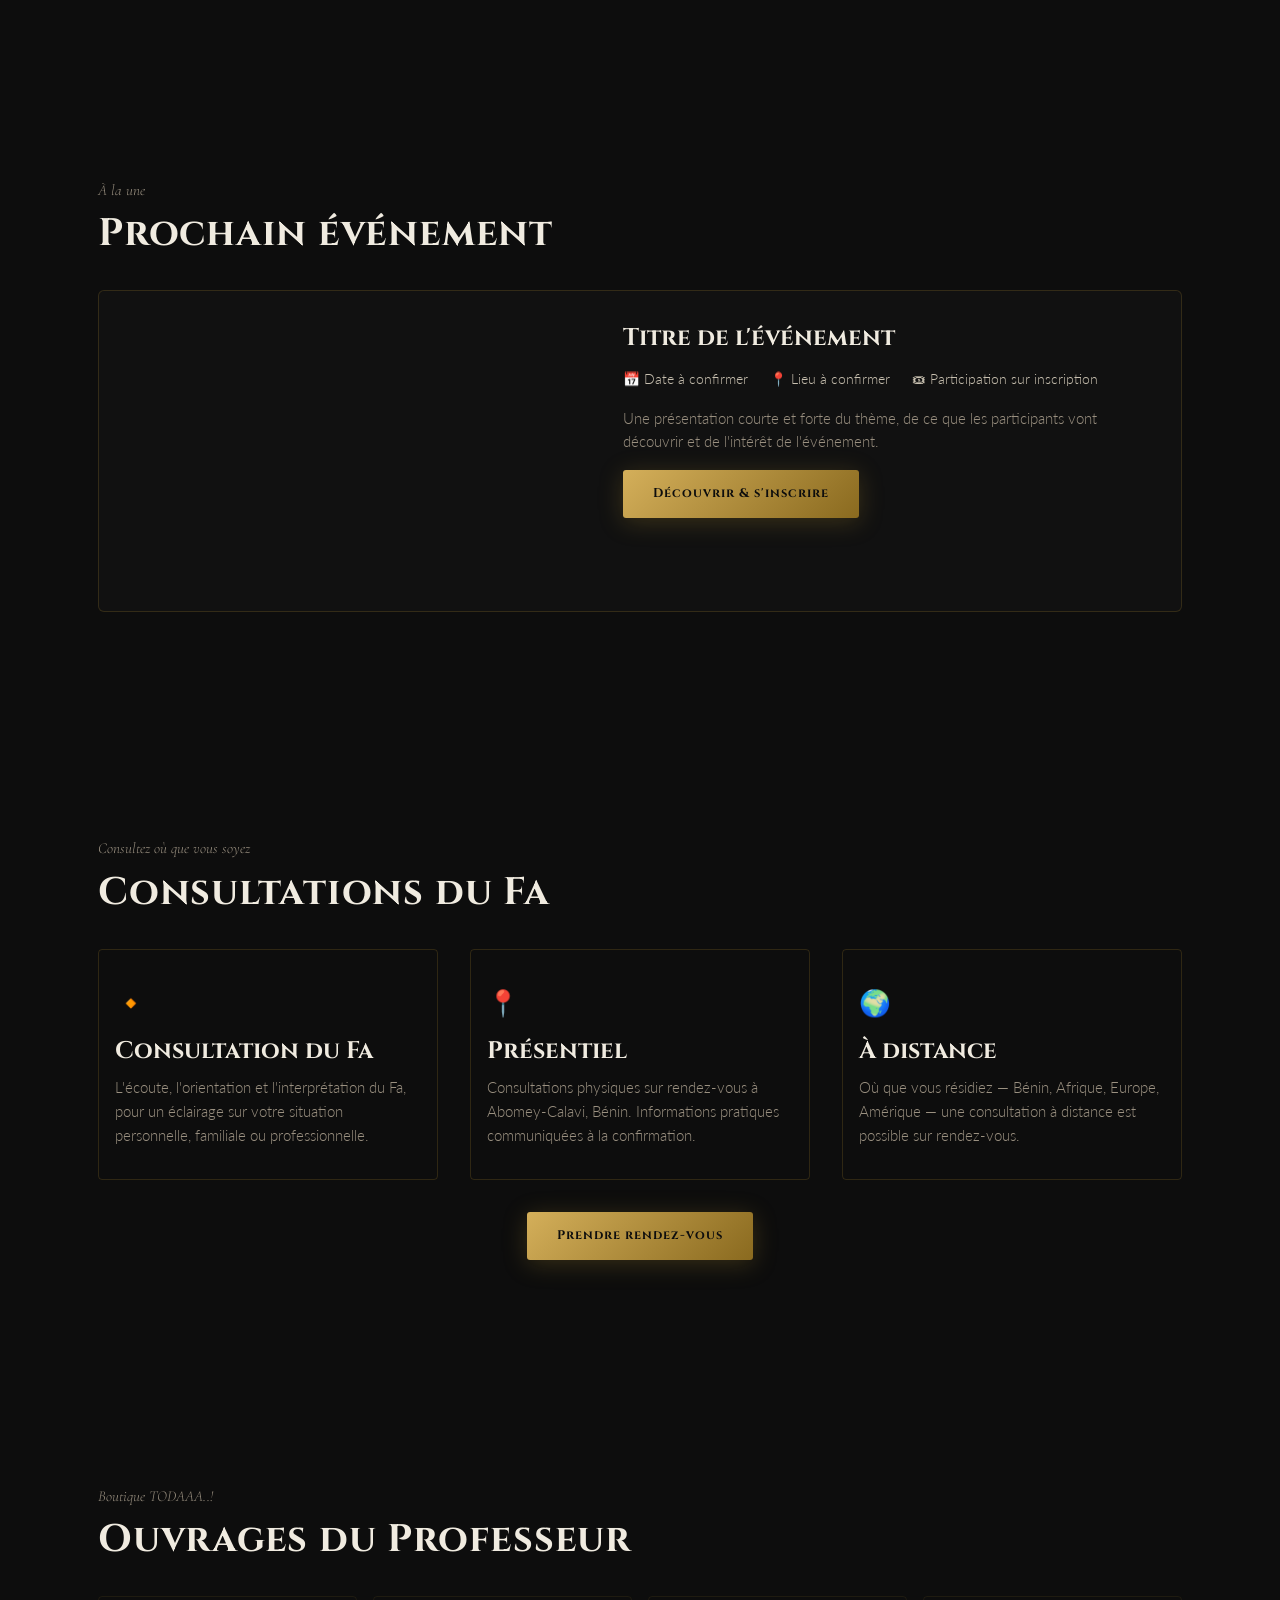
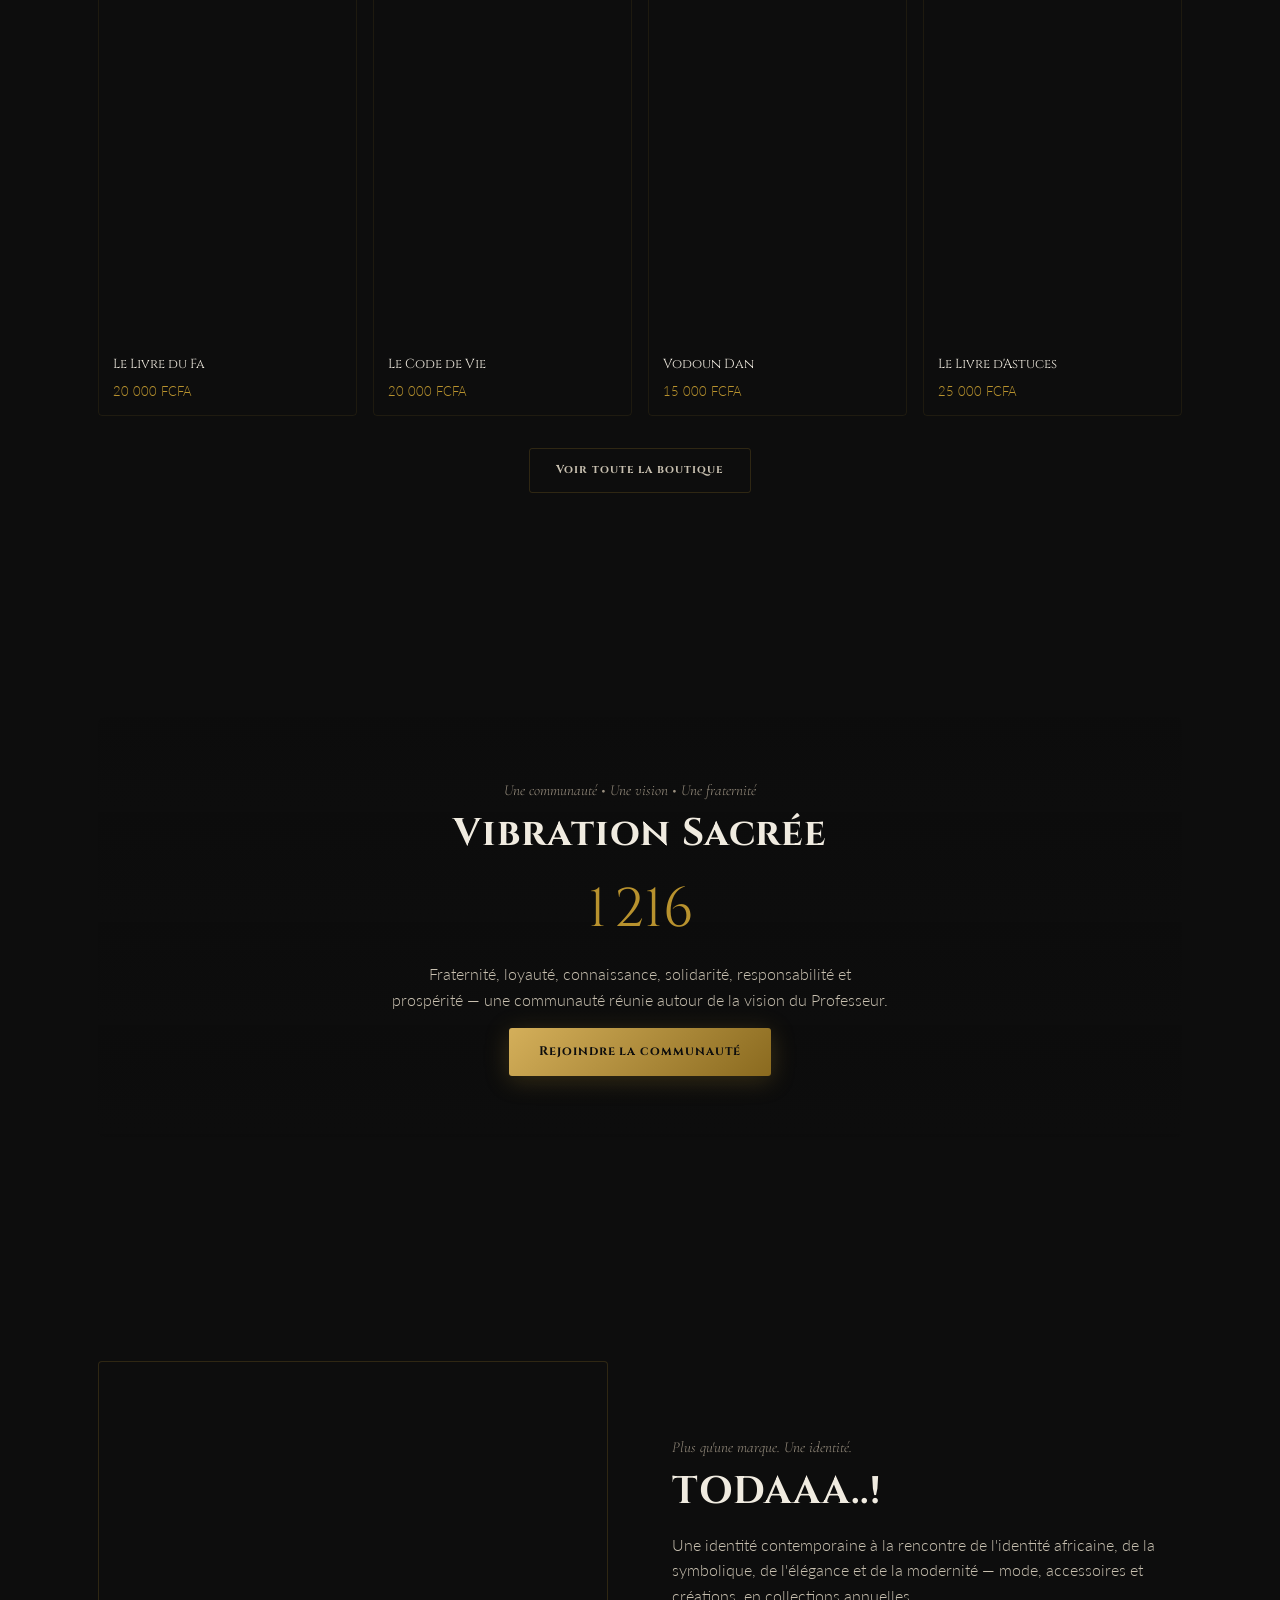
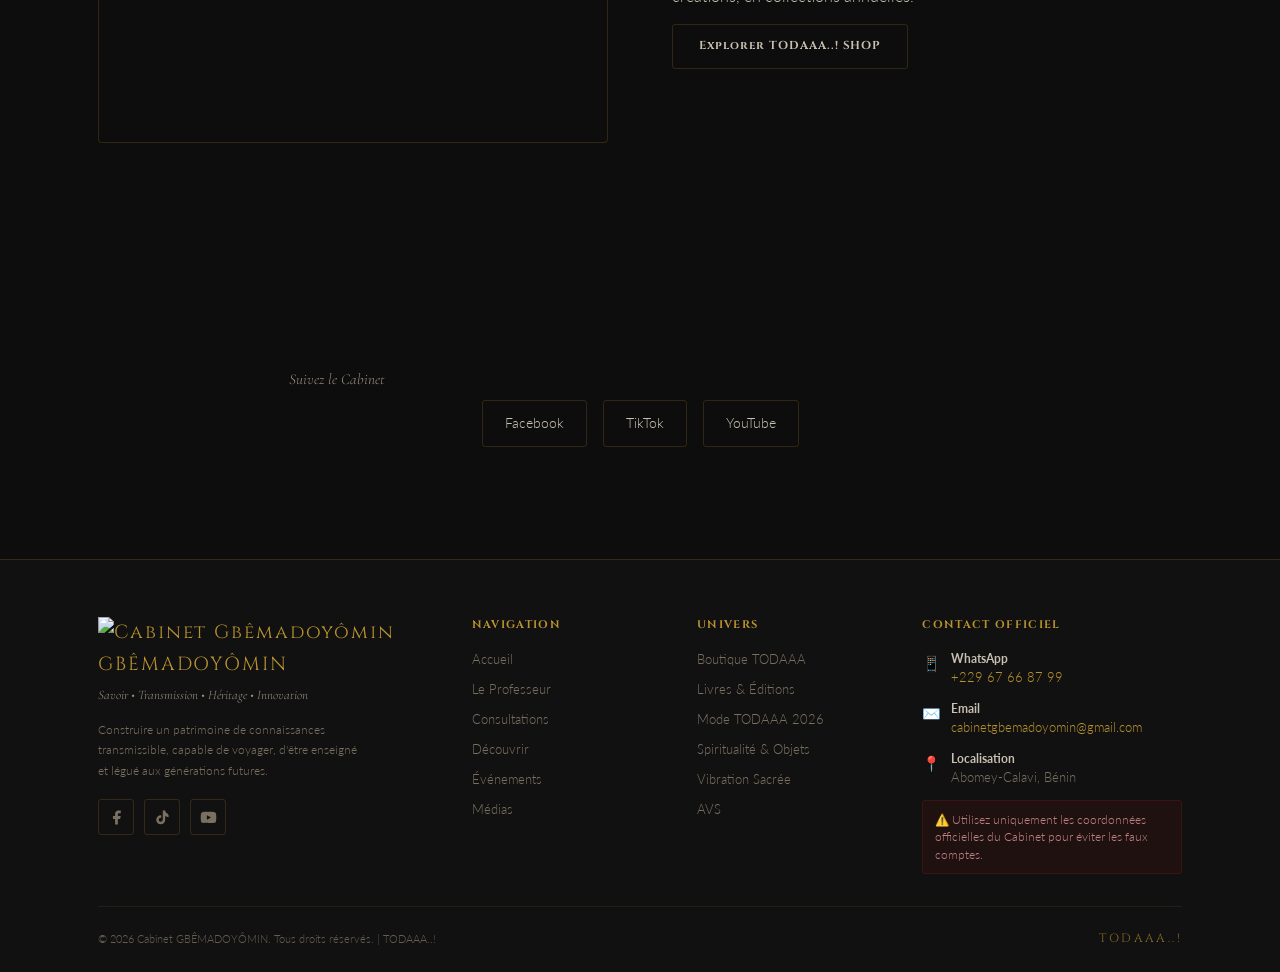
==== commit 1c57e2c9: "Update index.html" ====
--- a/index.html
+++ b/index.html
@@ -14,8 +14,11 @@
 </head>
 <body data-page="accueil">
 
+<!-- ============================================================
+     LOADER AVEC LOGO (animé)
+     ============================================================ -->
 <div class="loader" aria-hidden="true">
-  <span class="loader-marque">TODAAA..!</span>
+  <img src="logo.jpeg" alt="Cabinet Gbêmadoyômin" class="loader-logo">
 </div>
 
 <div id="nav-placeholder"></div>
--- a/animations.css
+++ b/animations.css
@@ -46,17 +46,19 @@
   transition: opacity 0.6s ease, visibility 0.6s ease;
 }
 .loader.cache { opacity: 0; visibility: hidden; pointer-events: none; }
-.loader-marque {
-  font-family: var(--font-titres);
-  color: var(--or);
-  letter-spacing: 0.3em;
-  font-size: 0.9rem;
-  animation: respirer 1.6s ease-in-out infinite;
+
+/* --- ANIMATION PREMIUM POUR LE LOGO --- */
+.loader-logo {
+  width: 80px;
+  height: auto;
+  animation: respireLogo 1.8s ease-in-out infinite;
+  filter: drop-shadow(0 0 20px rgba(184,146,46,0.3));
 }
-@keyframes respirer {
-  0%, 100% { opacity: 0.4; }
-  50% { opacity: 1; }
+@keyframes respireLogo {
+  0%, 100% { transform: scale(0.95) rotate(-2deg); opacity: 0.8; }
+  50% { transform: scale(1.08) rotate(2deg); opacity: 1; }
 }
+/* --------------------------------------- */
 
 /* Panneau chatbot */
 .chatbot-panneau {
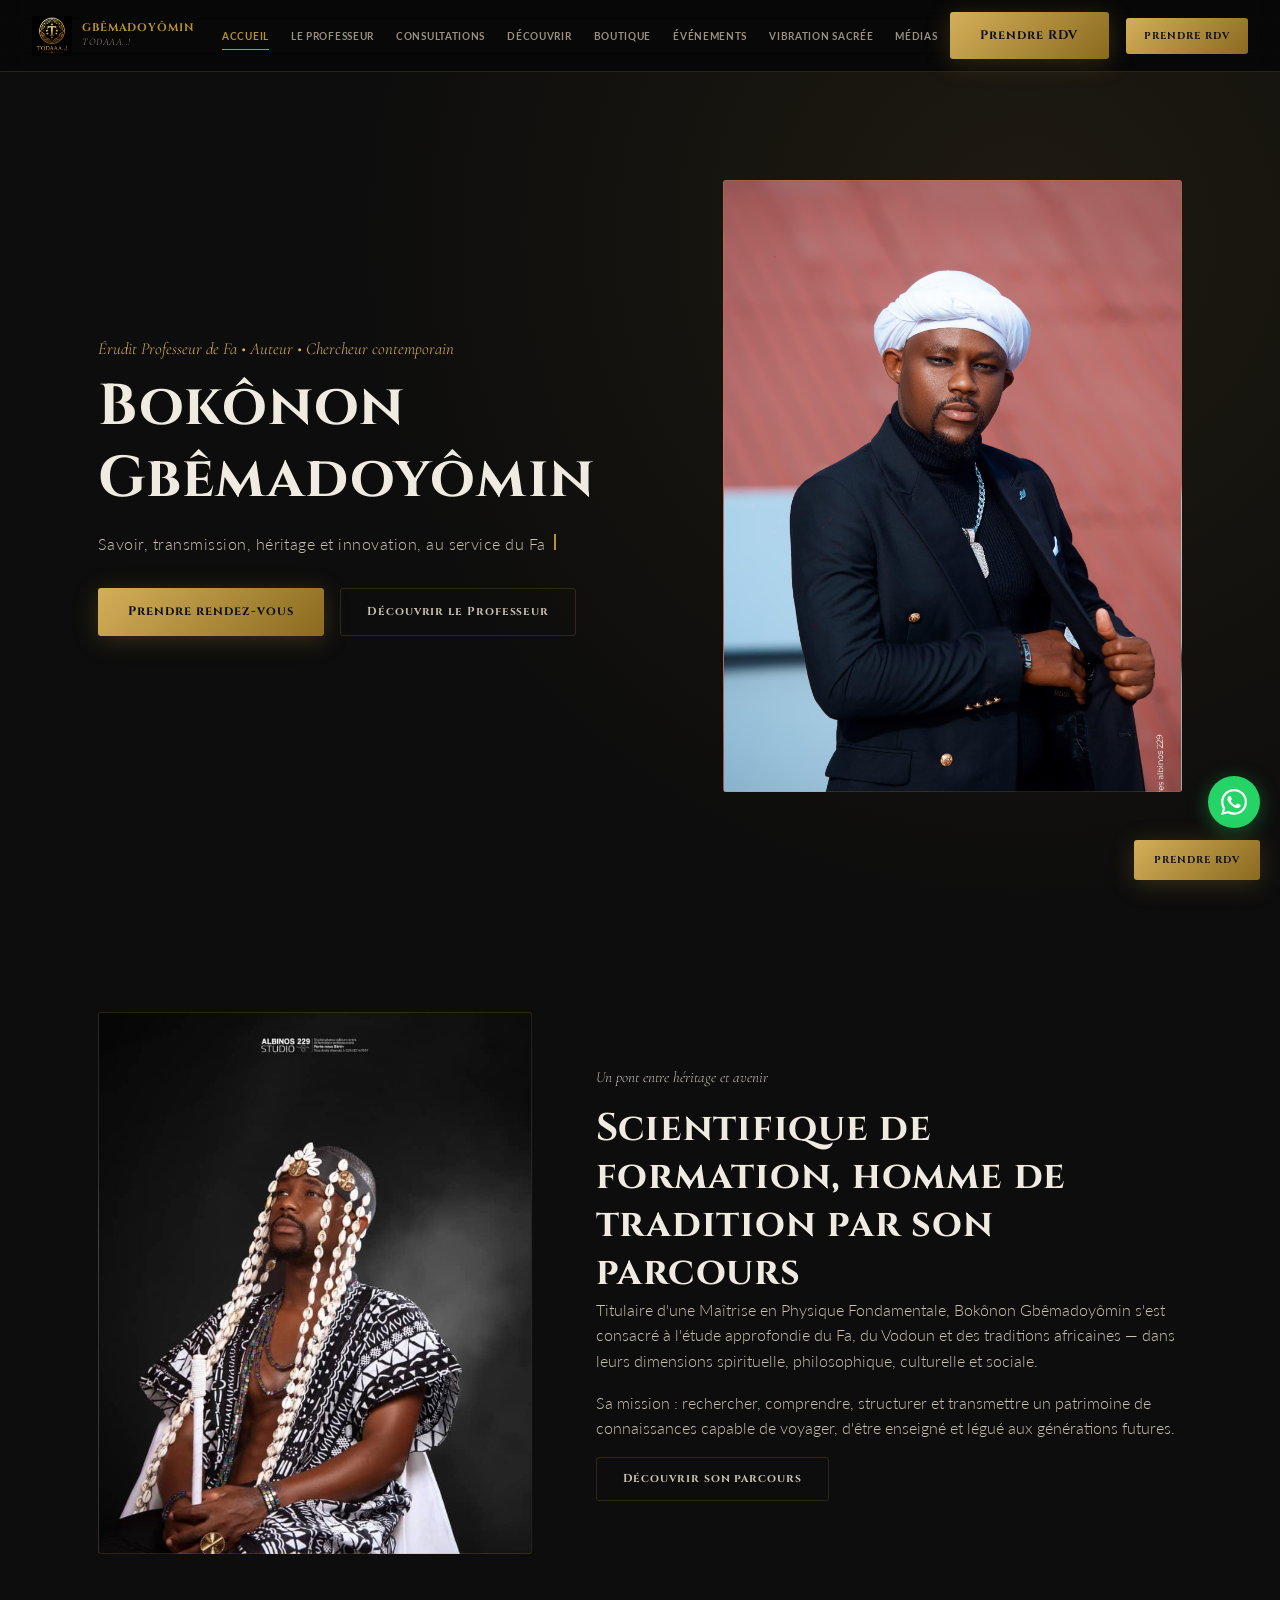
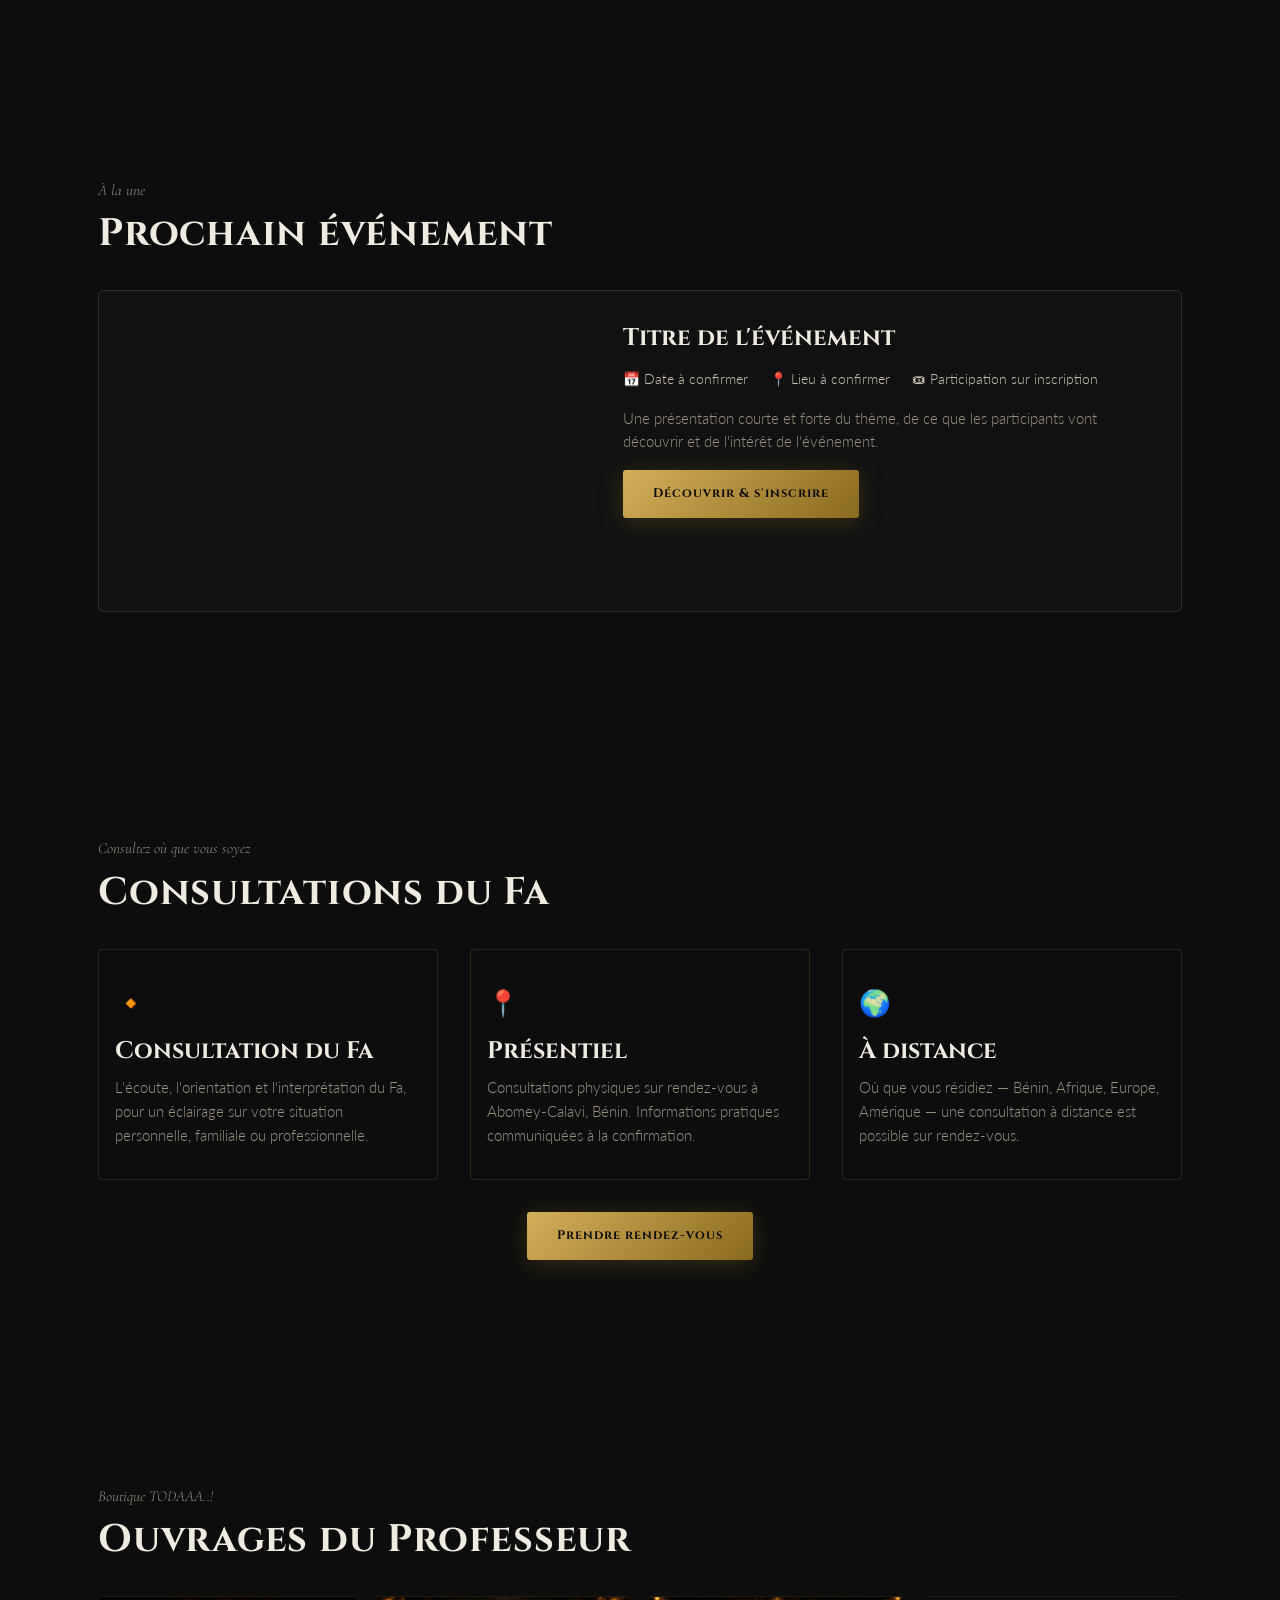
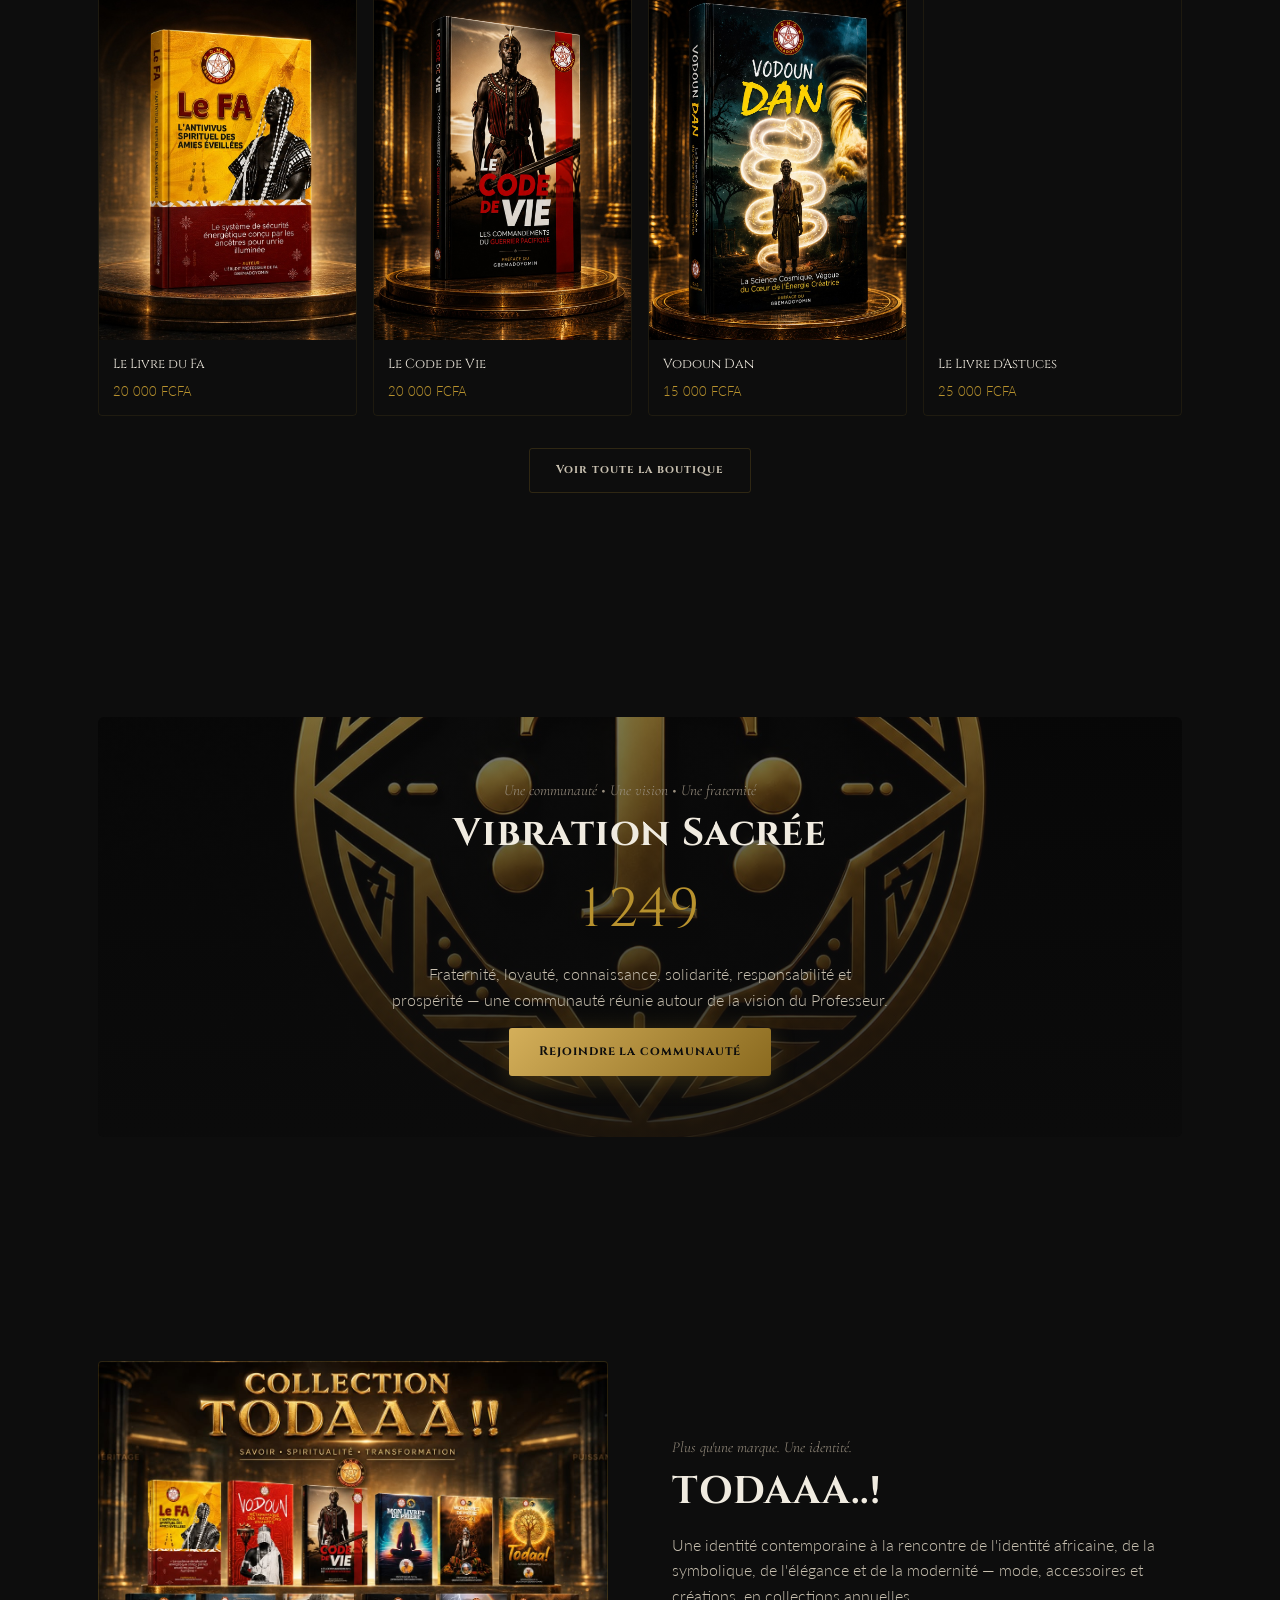
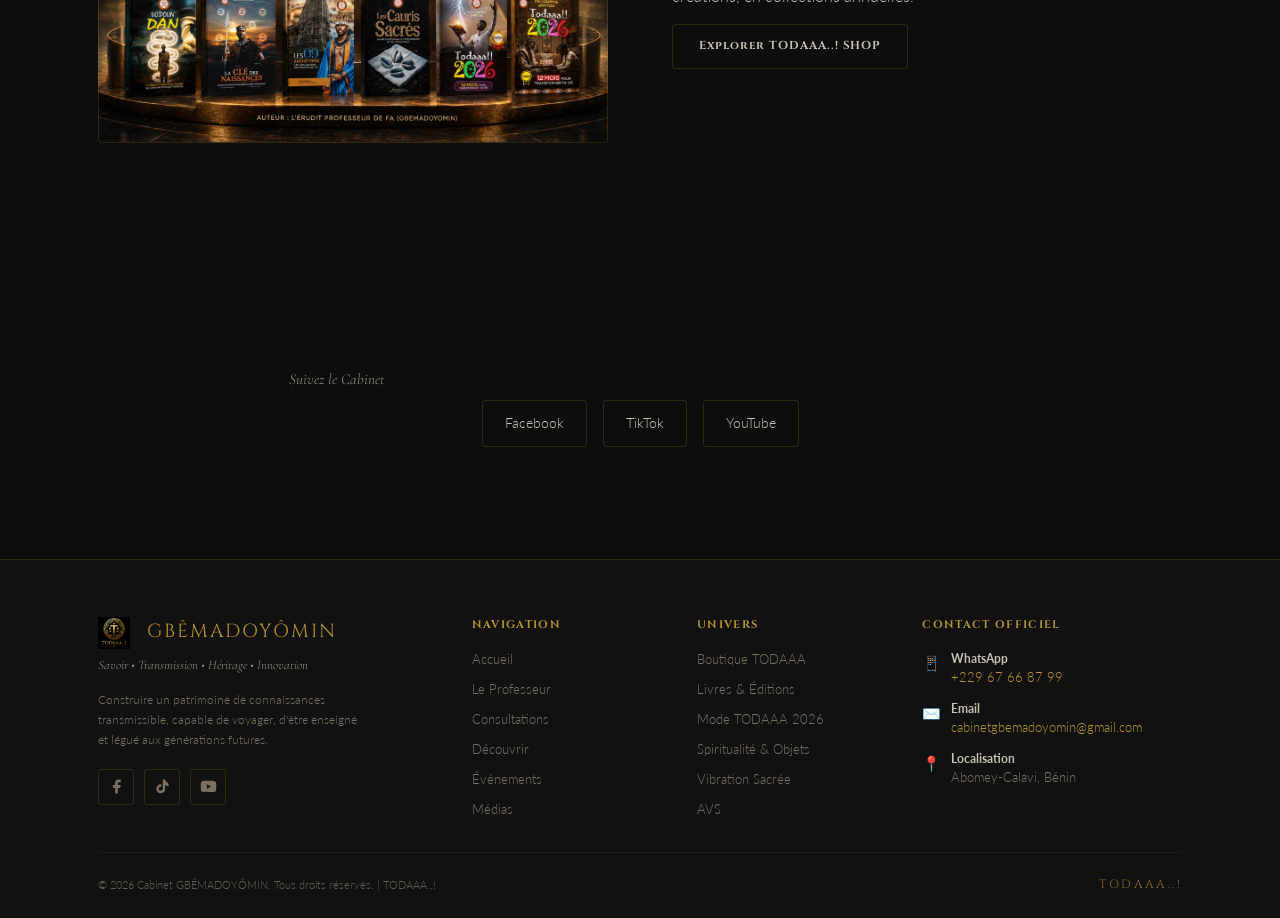
==== commit a357b328: "Fix image URL typo in livre-couverture Corrected the image URL for the book cover." ====
--- a/index.html
+++ b/index.html
@@ -156,7 +156,7 @@
       </div>
       <!-- Livre 4 -->
       <div class="livre-carte reveal">
-        <div class="livre-couverture" style="background-image: url('livre-astuces.jpeg'); background-size: cover; background-position: center; color: transparent; text-shadow: none;">
+        <div class="livre-couverture" style="background-image: url('livre-astues.jpeg'); background-size: cover; background-position: center; color: transparent; text-shadow: none;">
           <!-- Image livre-astuces.jpeg -->
         </div>
         <div class="livre-infos">
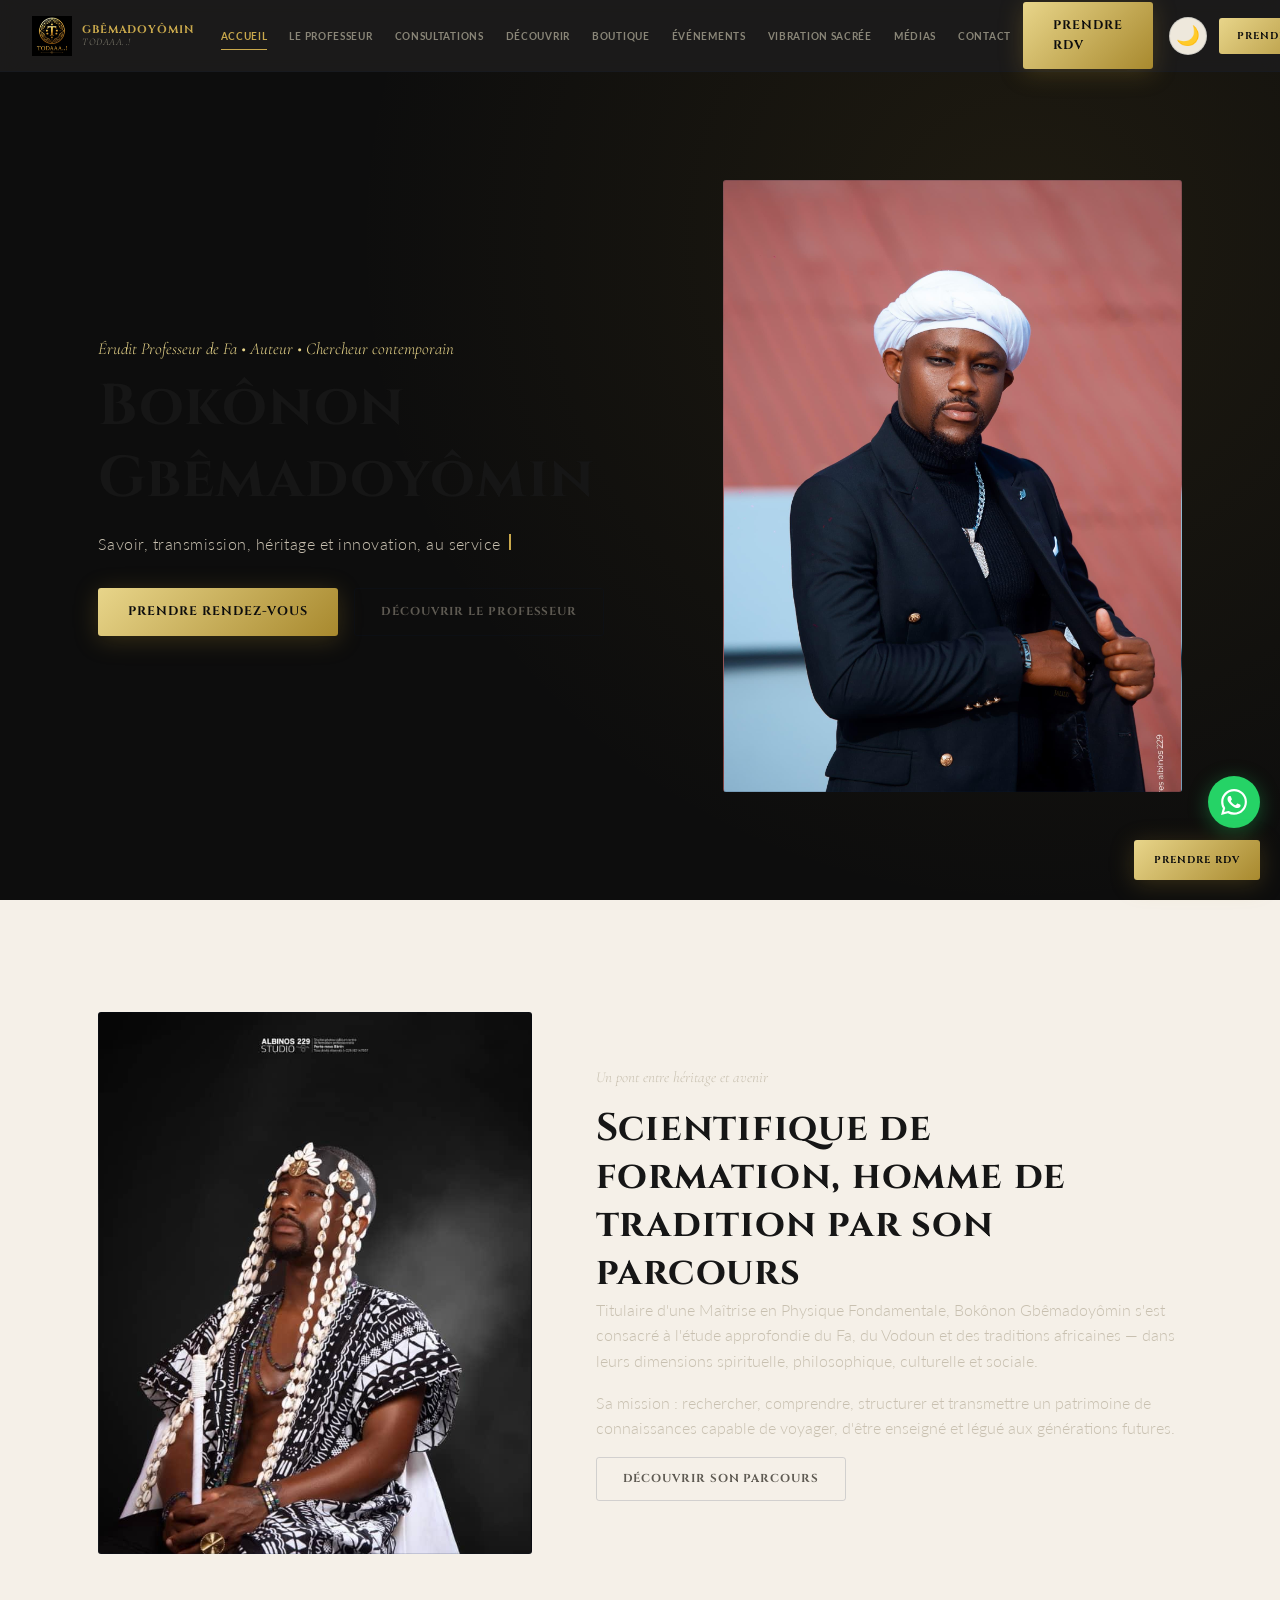
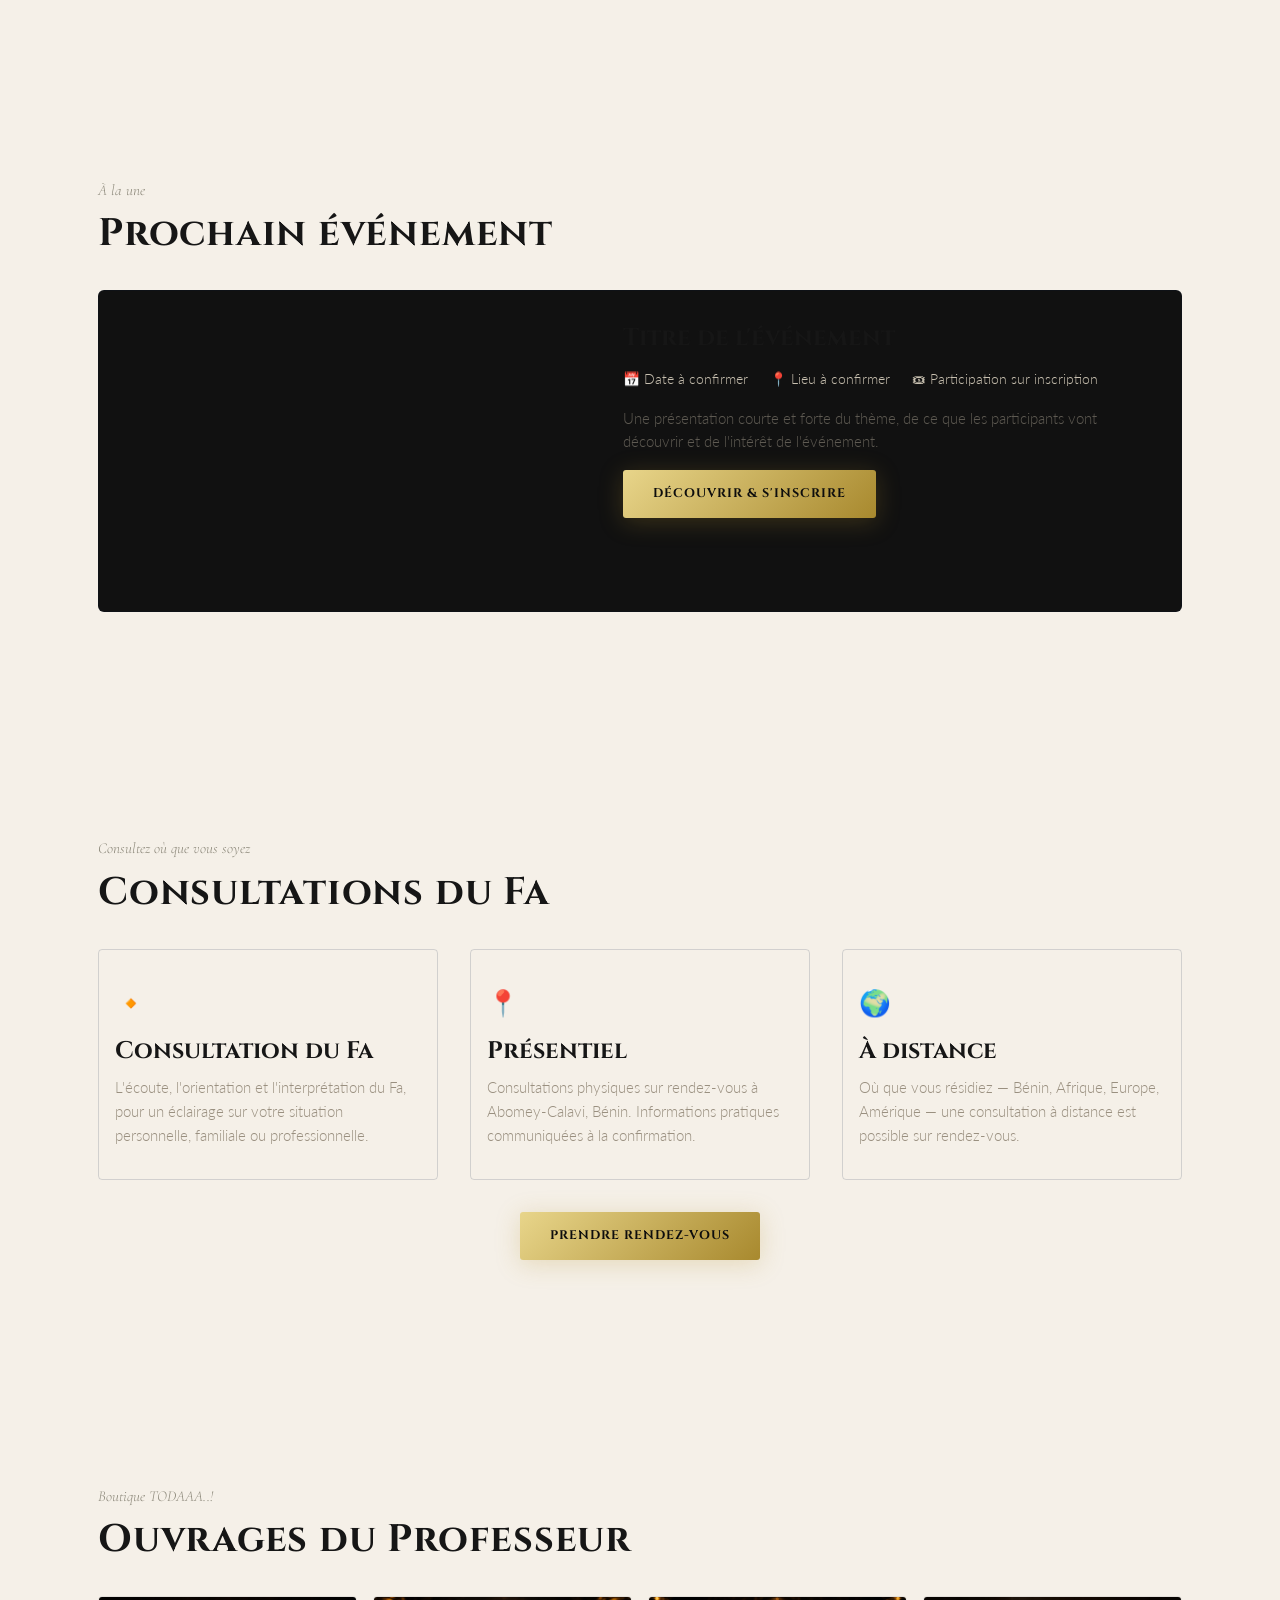
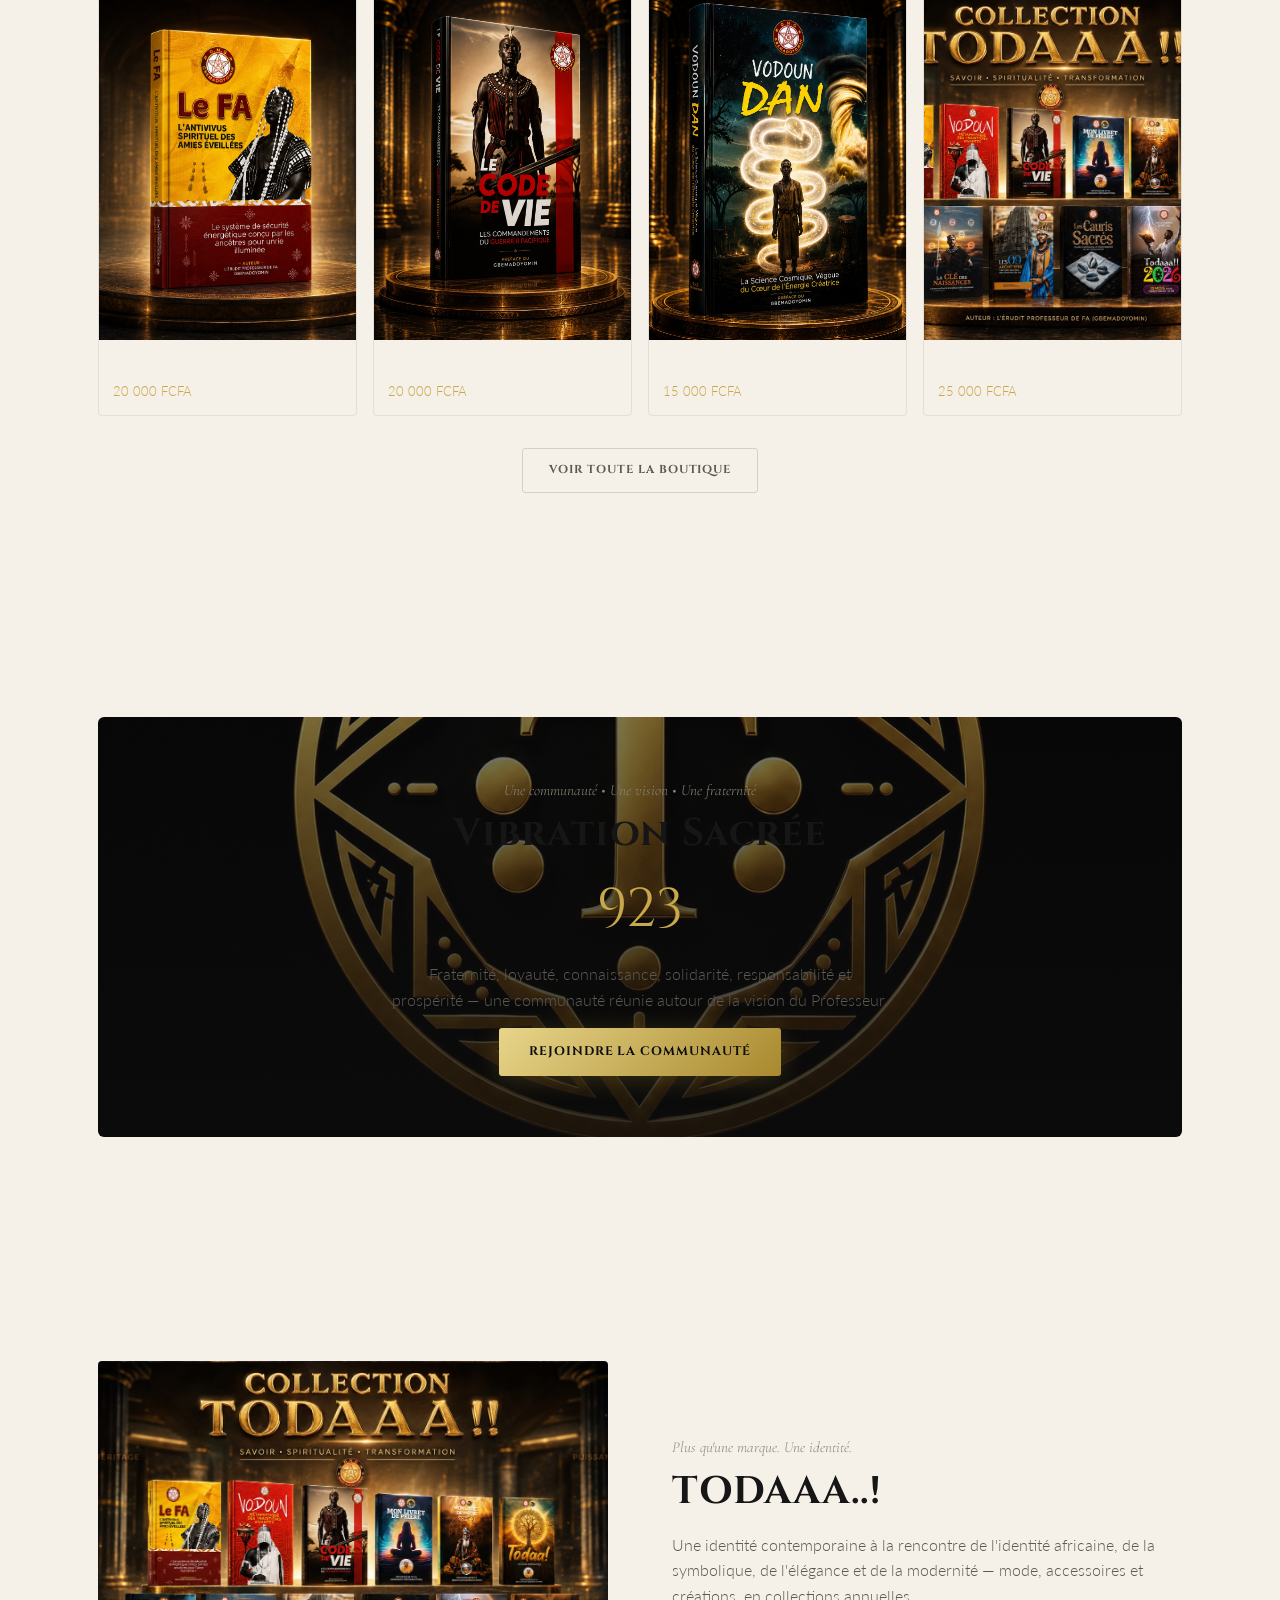
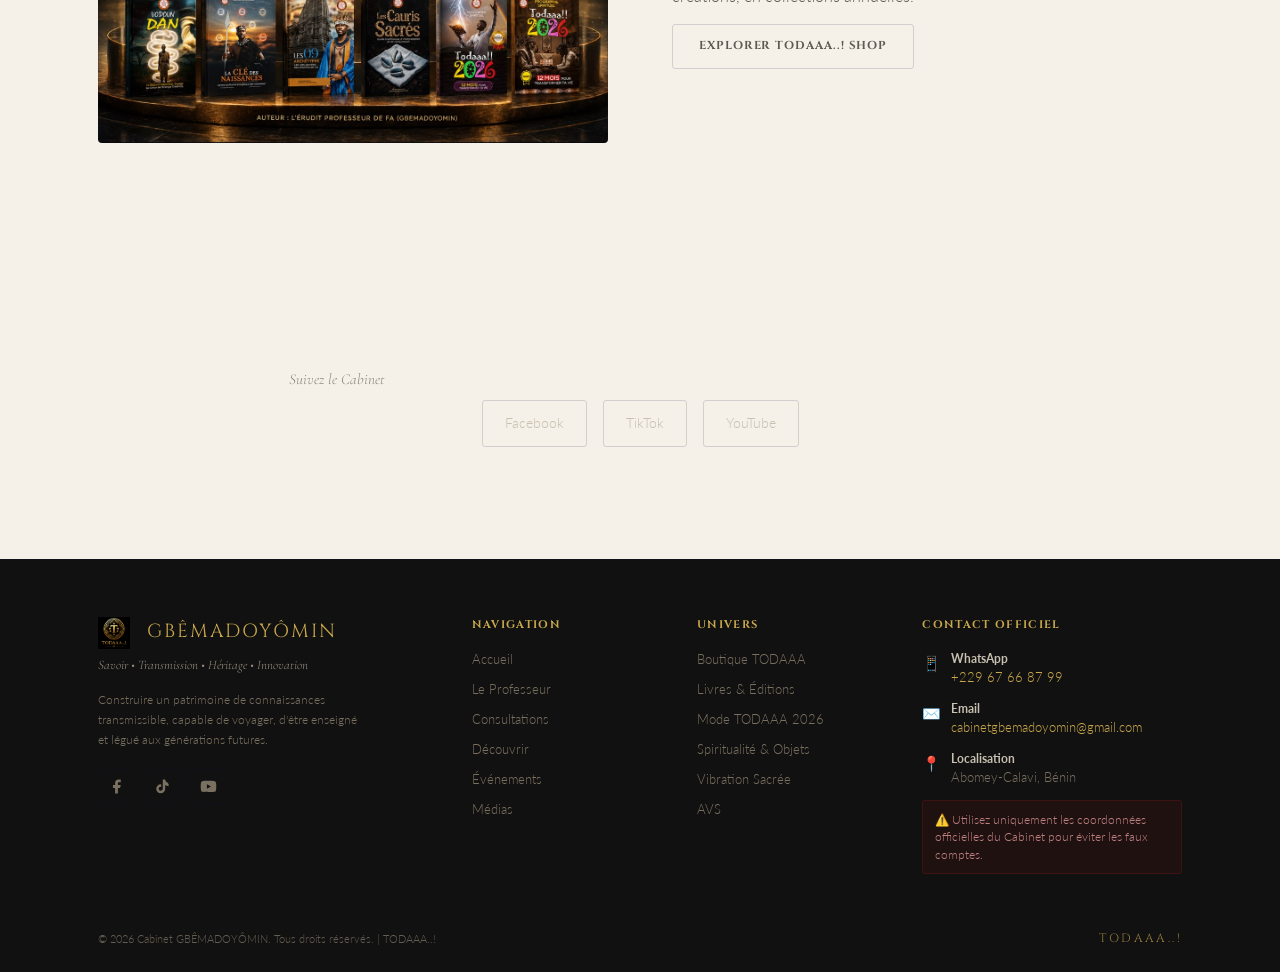
==== commit 6b2d3969: "Enable lazy loading for images in index.html Added lazy loading to images for performance improvemen" ====
--- a/index.html
+++ b/index.html
@@ -18,9 +18,12 @@
      LOADER AVEC LOGO (animé)
      ============================================================ -->
 <div class="loader" aria-hidden="true">
-  <img src="logo.jpeg" alt="Cabinet Gbêmadoyômin" class="loader-logo">
+  <img src="logo.jpeg" alt="Cabinet Gbêmadoyômin" class="loader-logo" loading="lazy">
 </div>
 
+<!-- ============================================================
+     NAVIGATION (injectée par components.js)
+     ============================================================ -->
 <div id="nav-placeholder"></div>
 
 <!-- ============================================================
@@ -37,7 +40,7 @@
         <a class="btn-contour" href="le-professeur.html">Découvrir le Professeur</a>
       </div>
     </div>
-    <div class="hero-portrait" style="background-image: url('hero-professeur.jpeg'); background-size: cover; background-position: center; color: transparent; text-shadow: none;">
+    <div class="hero-portrait" style="background-image: url('hero-professeur.jpeg'); background-size: cover; background-position: center; color: transparent; text-shadow: none;" loading="lazy">
       <!-- Image hero-professeur.jpeg -->
     </div>
   </div>
@@ -48,7 +51,7 @@
      ============================================================ -->
 <section class="presentation">
   <div class="conteneur presentation-grille">
-    <div class="presentation-photo reveal" style="background-image: url('professeur-portrait.jpeg'); background-size: cover; background-position: center; color: transparent; text-shadow: none;">
+    <div class="presentation-photo reveal" style="background-image: url('professeur-portrait.jpeg'); background-size: cover; background-position: center; color: transparent; text-shadow: none;" loading="lazy">
       <!-- Image professeur-portrait.jpeg -->
     </div>
     <div class="presentation-texte reveal">
@@ -69,7 +72,7 @@
     <p class="eyebrow reveal">À la une</p>
     <h2 class="reveal" style="margin-bottom: var(--espace-md);">Prochain événement</h2>
     <div class="evenement-bloc reveal">
-      <div class="evenement-affiche" style="background-image: url('affiche-evenement.jpeg'); background-size: cover; background-position: center; color: transparent; text-shadow: none;">
+      <div class="evenement-affiche" style="background-image: url('affiche-evenement.jpeg'); background-size: cover; background-position: center; color: transparent; text-shadow: none;" loading="lazy">
         <!-- Image affiche-evenement.jpeg -->
       </div>
       <div class="evenement-details">
@@ -79,7 +82,7 @@
           <span>📍 Lieu à confirmer</span>
           <span>🎟 Participation sur inscription</span>
         </div>
-        <p style="color: var(--text-muted); font-size: 0.92rem; margin-bottom: var(--espace-sm);">Une présentation courte et forte du thème, de ce que les participants vont découvrir et de l'intérêt de l'événement.</p>
+        <p style="color: var(--texte-doux); font-size: 0.92rem; margin-bottom: var(--espace-sm);">Une présentation courte et forte du thème, de ce que les participants vont découvrir et de l'intérêt de l'événement.</p>
         <a class="btn-or" href="evenements.html">Découvrir & s'inscrire</a>
       </div>
     </div>
@@ -126,7 +129,7 @@
     <div class="livres-grille">
       <!-- Livre 1 -->
       <div class="livre-carte reveal">
-        <div class="livre-couverture" style="background-image: url('livre-du-fa.jpeg'); background-size: cover; background-position: center; color: transparent; text-shadow: none;">
+        <div class="livre-couverture" style="background-image: url('livre-du-fa.jpeg'); background-size: cover; background-position: center; color: transparent; text-shadow: none;" loading="lazy">
           <!-- Image livre-du-fa.jpeg -->
         </div>
         <div class="livre-infos">
@@ -136,7 +139,7 @@
       </div>
       <!-- Livre 2 -->
       <div class="livre-carte reveal">
-        <div class="livre-couverture" style="background-image: url('code-de-vie.jpeg'); background-size: cover; background-position: center; color: transparent; text-shadow: none;">
+        <div class="livre-couverture" style="background-image: url('code-de-vie.jpeg'); background-size: cover; background-position: center; color: transparent; text-shadow: none;" loading="lazy">
           <!-- Image code-de-vie.jpeg -->
         </div>
         <div class="livre-infos">
@@ -146,7 +149,7 @@
       </div>
       <!-- Livre 3 -->
       <div class="livre-carte reveal">
-        <div class="livre-couverture" style="background-image: url('vodoun-dan.jpeg'); background-size: cover; background-position: center; color: transparent; text-shadow: none;">
+        <div class="livre-couverture" style="background-image: url('vodoun-dan.jpeg'); background-size: cover; background-position: center; color: transparent; text-shadow: none;" loading="lazy">
           <!-- Image vodoun-dan.jpeg -->
         </div>
         <div class="livre-infos">
@@ -156,7 +159,7 @@
       </div>
       <!-- Livre 4 -->
       <div class="livre-carte reveal">
-        <div class="livre-couverture" style="background-image: url('livre-astues.jpeg'); background-size: cover; background-position: center; color: transparent; text-shadow: none;">
+        <div class="livre-couverture" style="background-image: url('livre-astuces.jpeg'); background-size: cover; background-position: center; color: transparent; text-shadow: none;" loading="lazy">
           <!-- Image livre-astuces.jpeg -->
         </div>
         <div class="livre-infos">
@@ -181,7 +184,7 @@
         <p class="eyebrow">Une communauté • Une vision • Une fraternité</p>
         <h2>Vibration Sacrée</h2>
         <span class="compteur-membres" data-compteur="2000" data-suffixe="+">0</span>
-        <p style="color: var(--blanc-doux); margin-inline:auto;">Fraternité, loyauté, connaissance, solidarité, responsabilité et prospérité — une communauté réunie autour de la vision du Professeur.</p>
+        <p style="color: var(--texte-doux); margin-inline:auto;">Fraternité, loyauté, connaissance, solidarité, responsabilité et prospérité — une communauté réunie autour de la vision du Professeur.</p>
         <div style="margin-top: var(--espace-sm);">
           <a class="btn-or" href="vibration-sacree.html">Rejoindre la communauté</a>
         </div>
@@ -195,13 +198,13 @@
      ============================================================ -->
 <section class="todaaa-identite">
   <div class="conteneur todaaa-bloc">
-    <div class="todaaa-bloc-visuel reveal" style="background-image: url('todaaa-collection-2026.jpeg'); background-size: cover; background-position: center; color: transparent; text-shadow: none;">
+    <div class="todaaa-bloc-visuel reveal" style="background-image: url('todaaa-collection-2026.jpeg'); background-size: cover; background-position: center; color: transparent; text-shadow: none;" loading="lazy">
       <!-- Image todaaa-collection-2026.jpeg -->
     </div>
     <div class="reveal">
       <p class="eyebrow">Plus qu'une marque. Une identité.</p>
       <h2>TODAAA..!</h2>
-      <p style="color: var(--blanc-doux); margin-block: var(--espace-sm);">Une identité contemporaine à la rencontre de l'identité africaine, de la symbolique, de l'élégance et de la modernité — mode, accessoires et créations, en collections annuelles.</p>
+      <p style="color: var(--texte-doux); margin-block: var(--espace-sm);">Une identité contemporaine à la rencontre de l'identité africaine, de la symbolique, de l'élégance et de la modernité — mode, accessoires et créations, en collections annuelles.</p>
       <a class="btn-contour" href="boutique.html">Explorer TODAAA..! SHOP</a>
     </div>
   </div>
@@ -221,8 +224,14 @@
   </div>
 </section>
 
+<!-- ============================================================
+     FOOTER (injecté par components.js)
+     ============================================================ -->
 <div id="footer-placeholder"></div>
 
+<!-- ============================================================
+     SCRIPTS
+     ============================================================ -->
 <script src="components.js"></script>
 <script src="animations.js"></script>
 </body>
--- a/global.css
+++ b/global.css
@@ -1,8 +1,17 @@
 @import url('variables.css');
 
-*, *::before, *::after { box-sizing: border-box; margin: 0; padding: 0; }
-
-html { scroll-behavior: smooth; }
+/* ============================================================
+   RESET & BASE
+   ============================================================ */
+*, *::before, *::after {
+  box-sizing: border-box;
+  margin: 0;
+  padding: 0;
+}
+
+html {
+  scroll-behavior: smooth;
+}
 
 @media (prefers-reduced-motion: reduce) {
   html { scroll-behavior: auto; }
@@ -14,21 +23,97 @@
   }
 }
 
+/* ============================================================
+   THÈMES — Clair / Sombre (bascule via .clair sur <body>)
+   ============================================================ */
+:root {
+  /* ---- Palette officielle (inchangée) ---- */
+  --noir:         #0D0D0D;
+  --or:           #C9A84C;
+  --rouge:        #8B1A1A;
+  --blanc:        #F5F0E8;
+  --bleu:         #0D1F3C;
+
+  --or-clair:     #E8D58A;
+  --or-fonce:     #A8892E;
+  --rouge-fonce:  #5C1010;
+  --blanc-casse:  #EDE8DF;
+
+  /* ---- Mode sombre (par défaut) ---- */
+  --bg:               var(--noir);
+  --surface:          #111111;
+  --surface-2:        #161616;
+  --surface-3:        #1a1a1a;
+  --surface-4:        #222222;
+
+  --texte:            var(--blanc);
+  --texte-doux:       #C8C0B0;
+  --texte-discret:    #7A7060;
+  --texte-inverse:    var(--noir);
+
+  --border:           rgba(201, 168, 76, 0.20);
+  --border-discret:   rgba(201, 168, 76, 0.10);
+  --border-fort:      rgba(201, 168, 76, 0.40);
+
+  --shadow:           0 8px 30px rgba(0, 0, 0, 0.6);
+  --shadow-doux:      0 4px 20px rgba(0, 0, 0, 0.3);
+}
+
+/* ---- Mode clair (activé via .clair sur <body>) ---- */
+body.clair {
+  --bg:               #F5F0E8;
+  --surface:          #FFFFFF;
+  --surface-2:        #EEE8DC;
+  --surface-3:        #E8E0D0;
+  --surface-4:        #DDD5C5;
+
+  --texte:            #161616;
+  --texte-doux:       #5E5A52;
+  --texte-discret:    #8A8678;
+  --texte-inverse:    var(--blanc);
+
+  --border:           rgba(13, 31, 60, 0.15);
+  --border-discret:   rgba(13, 31, 60, 0.08);
+  --border-fort:      rgba(13, 31, 60, 0.30);
+
+  --shadow:           0 8px 30px rgba(0, 0, 0, 0.12);
+  --shadow-doux:      0 4px 20px rgba(0, 0, 0, 0.06);
+}
+
+/* ============================================================
+   CORPS DE PAGE
+   ============================================================ */
 body {
-  background: var(--noir);
-  color: var(--text-principal);
+  background: var(--bg);
+  color: var(--texte);
   font-family: var(--font-corps);
   font-weight: 300;
   line-height: 1.6;
   -webkit-font-smoothing: antialiased;
   overflow-x: hidden;
-}
-
-img { max-width: 100%; display: block; }
-
-a { color: inherit; text-decoration: none; }
-
-ul, ol { list-style: none; }
+  transition: background 0.4s ease, color 0.4s ease;
+}
+
+/* ============================================================
+   ÉLÉMENTS DE BASE
+   ============================================================ */
+img {
+  max-width: 100%;
+  display: block;
+}
+
+a {
+  color: inherit;
+  text-decoration: none;
+  transition: color 0.3s ease;
+}
+a:hover {
+  color: var(--or-clair);
+}
+
+ul, ol {
+  list-style: none;
+}
 
 button {
   font: inherit;
@@ -38,10 +123,13 @@
   cursor: pointer;
 }
 
+/* ============================================================
+   TYPOGRAPHIE
+   ============================================================ */
 h1, h2, h3, h4 {
   font-family: var(--font-titres);
   font-weight: 700;
-  color: var(--blanc);
+  color: var(--texte);
   line-height: 1.25;
 }
 
@@ -55,15 +143,22 @@
   color: var(--or-clair);
 }
 
-p { max-width: var(--largeur-texte); }
-
-/* Focus clavier visible partout */
+p {
+  max-width: var(--largeur-texte);
+  color: var(--texte-doux);
+}
+
+/* ============================================================
+   ACCESSIBILITÉ
+   ============================================================ */
 :focus-visible {
   outline: 2px solid var(--or);
   outline-offset: 3px;
 }
 
-/* Conteneur central */
+/* ============================================================
+   CONTENEUR & SECTIONS
+   ============================================================ */
 .conteneur {
   width: 100%;
   max-width: var(--largeur-max);
@@ -71,9 +166,13 @@
   padding-inline: clamp(20px, 5vw, 48px);
 }
 
-section { padding-block: var(--espace-xl); }
-
-/* Bouton doré — action prioritaire */
+section {
+  padding-block: var(--espace-xl);
+}
+
+/* ============================================================
+   BOUTONS
+   ============================================================ */
 .btn-or {
   display: inline-flex;
   align-items: center;
@@ -84,35 +183,49 @@
   font-size: 0.78rem;
   font-weight: 700;
   letter-spacing: 0.08em;
+  text-transform: uppercase;
   padding: 14px 30px;
   border-radius: var(--rayon);
   box-shadow: var(--lueur-or);
-  transition: transform var(--vitesse), box-shadow var(--vitesse);
-}
-.btn-or:hover { transform: translateY(-2px); box-shadow: 0 8px 30px rgba(184,146,46,.4); }
-
-/* Bouton contour discret */
+  transition: transform 0.3s ease, box-shadow 0.3s ease;
+}
+.btn-or:hover {
+  transform: translateY(-3px);
+  box-shadow: 0 8px 30px rgba(184, 146, 46, 0.4);
+}
+.btn-or:active {
+  transform: translateY(-1px);
+}
+
 .btn-contour {
   display: inline-flex;
   align-items: center;
   gap: 8px;
   border: 1px solid var(--border);
-  color: var(--blanc-doux);
+  color: var(--texte-doux);
   font-family: var(--font-titres);
   font-size: 0.72rem;
   font-weight: 700;
   letter-spacing: 0.08em;
+  text-transform: uppercase;
   padding: 12px 26px;
   border-radius: var(--rayon);
-  transition: border-color var(--vitesse), color var(--vitesse);
-}
-.btn-contour:hover { border-color: var(--or); color: var(--or-clair); }
-
+  transition: border-color 0.3s ease, color 0.3s ease, background 0.3s ease;
+}
+.btn-contour:hover {
+  border-color: var(--or);
+  color: var(--or-clair);
+  background: rgba(201, 168, 76, 0.05);
+}
+
+/* ============================================================
+   ÉLÉMENTS D'INTERFACE
+   ============================================================ */
 .eyebrow {
   font-family: var(--font-accent);
   font-style: italic;
   font-size: 0.95rem;
-  color: var(--text-muted);
+  color: var(--texte-discret);
   margin-bottom: var(--espace-xs);
 }
 
@@ -122,10 +235,39 @@
 }
 
 .visually-hidden {
-  position: absolute; width: 1px; height: 1px;
-  overflow: hidden; clip: rect(0 0 0 0); white-space: nowrap;
-}
-
+  position: absolute;
+  width: 1px;
+  height: 1px;
+  overflow: hidden;
+  clip: rect(0, 0, 0, 0);
+  white-space: nowrap;
+}
+
+/* ============================================================
+   CARTES (adaptées aux deux thèmes)
+   ============================================================ */
+.card {
+  background: var(--surface);
+  backdrop-filter: blur(4px);
+  border: 1px solid var(--border);
+  border-radius: 16px;
+  padding: 2rem;
+  transition: transform 0.4s ease, border-color 0.4s ease, box-shadow 0.4s ease;
+}
+.card:hover {
+  transform: translateY(-8px);
+  border-color: var(--or);
+  box-shadow: var(--shadow);
+}
+
+/* ============================================================
+   RESPONSIVE
+   ============================================================ */
 @media (max-width: 640px) {
-  section { padding-block: var(--espace-lg); }
-}
+  section {
+    padding-block: var(--espace-lg);
+  }
+  .card {
+    padding: 1.5rem;
+  }
+}
--- a/nav.css
+++ b/nav.css
@@ -1,3 +1,7 @@
+/* ============================================================
+   NAVIGATION PRINCIPALE
+   ============================================================ */
+
 .nav {
   position: sticky;
   top: 0;
@@ -11,32 +15,42 @@
   align-items: center;
   justify-content: space-between;
   gap: 16px;
-}
-
-.nav-logo { display: flex; align-items: center; gap: 10px; }
-.nav-logo-cercle {
-  width: 38px; height: 38px;
-  background: linear-gradient(135deg, var(--or-clair), var(--or-fonce));
-  border-radius: 4px;
-  display: flex; align-items: center; justify-content: center;
-}
-.nav-logo-cercle span {
-  font-family: var(--font-titres);
-  font-size: 13px; font-weight: 700;
-  color: var(--noir); letter-spacing: 0.05em;
-}
-.nav-logo-texte { display: flex; flex-direction: column; }
+  transition: background 0.3s ease, border-color 0.3s ease;
+}
+
+/* ---- LOGO ---- */
+.nav-logo {
+  display: flex;
+  align-items: center;
+  gap: 10px;
+  flex-shrink: 0;
+}
+.nav-logo-img {
+  height: 40px;
+  width: auto;
+  display: block;
+}
+.nav-logo-texte {
+  display: flex;
+  flex-direction: column;
+  line-height: 1.2;
+}
 .nav-logo-principal {
   font-family: var(--font-titres);
-  font-size: 11px; font-weight: 700;
-  color: var(--or); letter-spacing: 0.08em; line-height: 1.2;
+  font-size: 11px;
+  font-weight: 700;
+  color: var(--or);
+  letter-spacing: 0.08em;
 }
 .nav-logo-sous {
   font-family: var(--font-accent);
-  font-style: italic; font-size: 10px;
-  color: var(--text-muted); letter-spacing: 0.05em;
-}
-
+  font-style: italic;
+  font-size: 10px;
+  color: var(--texte-discret);
+  letter-spacing: 0.05em;
+}
+
+/* ---- MENU DESKTOP ---- */
 .nav-liens {
   display: flex;
   align-items: center;
@@ -47,70 +61,165 @@
   font-weight: 700;
   letter-spacing: 0.07em;
   text-transform: uppercase;
-  color: var(--text-muted);
+  color: var(--texte-discret);
   padding: 6px 10px;
   border-radius: 3px;
   white-space: nowrap;
   position: relative;
   transition: color var(--vitesse);
 }
-.nav-lien:hover, .nav-lien.actif { color: var(--or); }
+.nav-lien:hover,
+.nav-lien.actif {
+  color: var(--or);
+}
 .nav-lien.actif::after {
   content: '';
-  position: absolute; bottom: 0; left: 10px; right: 10px;
-  height: 1px; background: var(--or);
-}
-
+  position: absolute;
+  bottom: 0;
+  left: 10px;
+  right: 10px;
+  height: 1px;
+  background: var(--or);
+}
+
+/* ---- BOUTON RDV ---- */
 .nav-rdv {
   background: linear-gradient(135deg, var(--or-clair), var(--or-fonce));
   color: var(--noir);
   font-family: var(--font-titres);
-  font-size: 10px; font-weight: 700;
-  letter-spacing: 0.1em; text-transform: uppercase;
-  padding: 10px 18px; border-radius: 3px;
+  font-size: 10px;
+  font-weight: 700;
+  letter-spacing: 0.1em;
+  text-transform: uppercase;
+  padding: 10px 18px;
+  border-radius: 3px;
   white-space: nowrap;
-  transition: transform var(--vitesse);
-}
-.nav-rdv:hover { transform: translateY(-1px); }
-
+  transition: transform var(--vitesse), box-shadow var(--vitesse);
+}
+.nav-rdv:hover {
+  transform: translateY(-2px);
+  box-shadow: 0 4px 20px rgba(201, 168, 76, 0.3);
+}
+
+/* ---- BOUTON DE THÈME (clair/sombre) ---- */
+.nav-droite {
+  display: flex;
+  align-items: center;
+  gap: 12px;
+  flex-shrink: 0;
+}
+.nav-theme {
+  font-size: 1.2rem;
+  background: var(--surface-2);
+  border: 1px solid var(--border);
+  border-radius: 50%;
+  width: 38px;
+  height: 38px;
+  display: flex;
+  align-items: center;
+  justify-content: center;
+  transition: background var(--vitesse), border-color var(--vitesse), transform 0.2s ease;
+  color: var(--texte);
+  cursor: pointer;
+}
+.nav-theme:hover {
+  background: var(--surface-3);
+  border-color: var(--or);
+  transform: scale(1.05);
+}
+.nav-theme:active {
+  transform: scale(0.95);
+}
+
+/* ---- MENU BURGER (mobile) ---- */
 .nav-burger {
   display: none;
   flex-direction: column;
   gap: 5px;
   width: 26px;
+  background: transparent;
+  border: none;
+  cursor: pointer;
+  padding: 0;
 }
 .nav-burger span {
-  height: 2px; background: var(--or); border-radius: 1px;
+  height: 2px;
+  background: var(--or);
+  border-radius: 1px;
   transition: transform var(--vitesse), opacity var(--vitesse);
 }
-.nav-burger.ouvert span:nth-child(1) { transform: translateY(7px) rotate(45deg); }
-.nav-burger.ouvert span:nth-child(2) { opacity: 0; }
-.nav-burger.ouvert span:nth-child(3) { transform: translateY(-7px) rotate(-45deg); }
-
+.nav-burger.ouvert span:nth-child(1) {
+  transform: translateY(7px) rotate(45deg);
+}
+.nav-burger.ouvert span:nth-child(2) {
+  opacity: 0;
+}
+.nav-burger.ouvert span:nth-child(3) {
+  transform: translateY(-7px) rotate(-45deg);
+}
+
+/* ---- RESPONSIVE (mobile/tablette) ---- */
 @media (max-width: 980px) {
   .nav-liens {
     position: fixed;
-    top: 72px; left: 0; right: 0;
+    top: 72px;
+    left: 0;
+    right: 0;
     flex-direction: column;
     align-items: stretch;
     gap: 0;
-    background: var(--noir-2);
+    background: var(--surface);
     border-bottom: 1px solid var(--border);
     max-height: 0;
     overflow: hidden;
-    transition: max-height var(--vitesse);
-  }
-  .nav-liens.ouvert { max-height: 480px; }
+    transition: max-height var(--vitesse), background 0.3s ease;
+  }
+  .nav-liens.ouvert {
+    max-height: 480px;
+  }
   .nav-lien {
     padding: 16px 24px;
     text-align: center;
     border-bottom: 1px solid var(--border-discret);
-  }
-  .nav-lien.actif::after { display: none; }
-  .nav-rdv { display: none; }
+    font-size: 11px;
+  }
+  .nav-lien.actif::after {
+    display: none;
+  }
+  .nav-rdv {
+    display: none;
+  }
   .nav-liens .nav-rdv-mobile {
-    display: inline-flex; justify-content: center;
+    display: inline-flex;
+    justify-content: center;
     margin: 16px 24px;
   }
-  .nav-burger { display: flex; }
-}
+  .nav-burger {
+    display: flex;
+  }
+  .nav-droite {
+    gap: 8px;
+  }
+  .nav-theme {
+    width: 34px;
+    height: 34px;
+    font-size: 1rem;
+  }
+}
+
+@media (max-width: 480px) {
+  .nav-logo-img {
+    height: 32px;
+  }
+  .nav-logo-principal {
+    font-size: 9px;
+  }
+  .nav-logo-sous {
+    font-size: 8px;
+  }
+  .nav-theme {
+    width: 30px;
+    height: 30px;
+    font-size: 0.9rem;
+  }
+}
